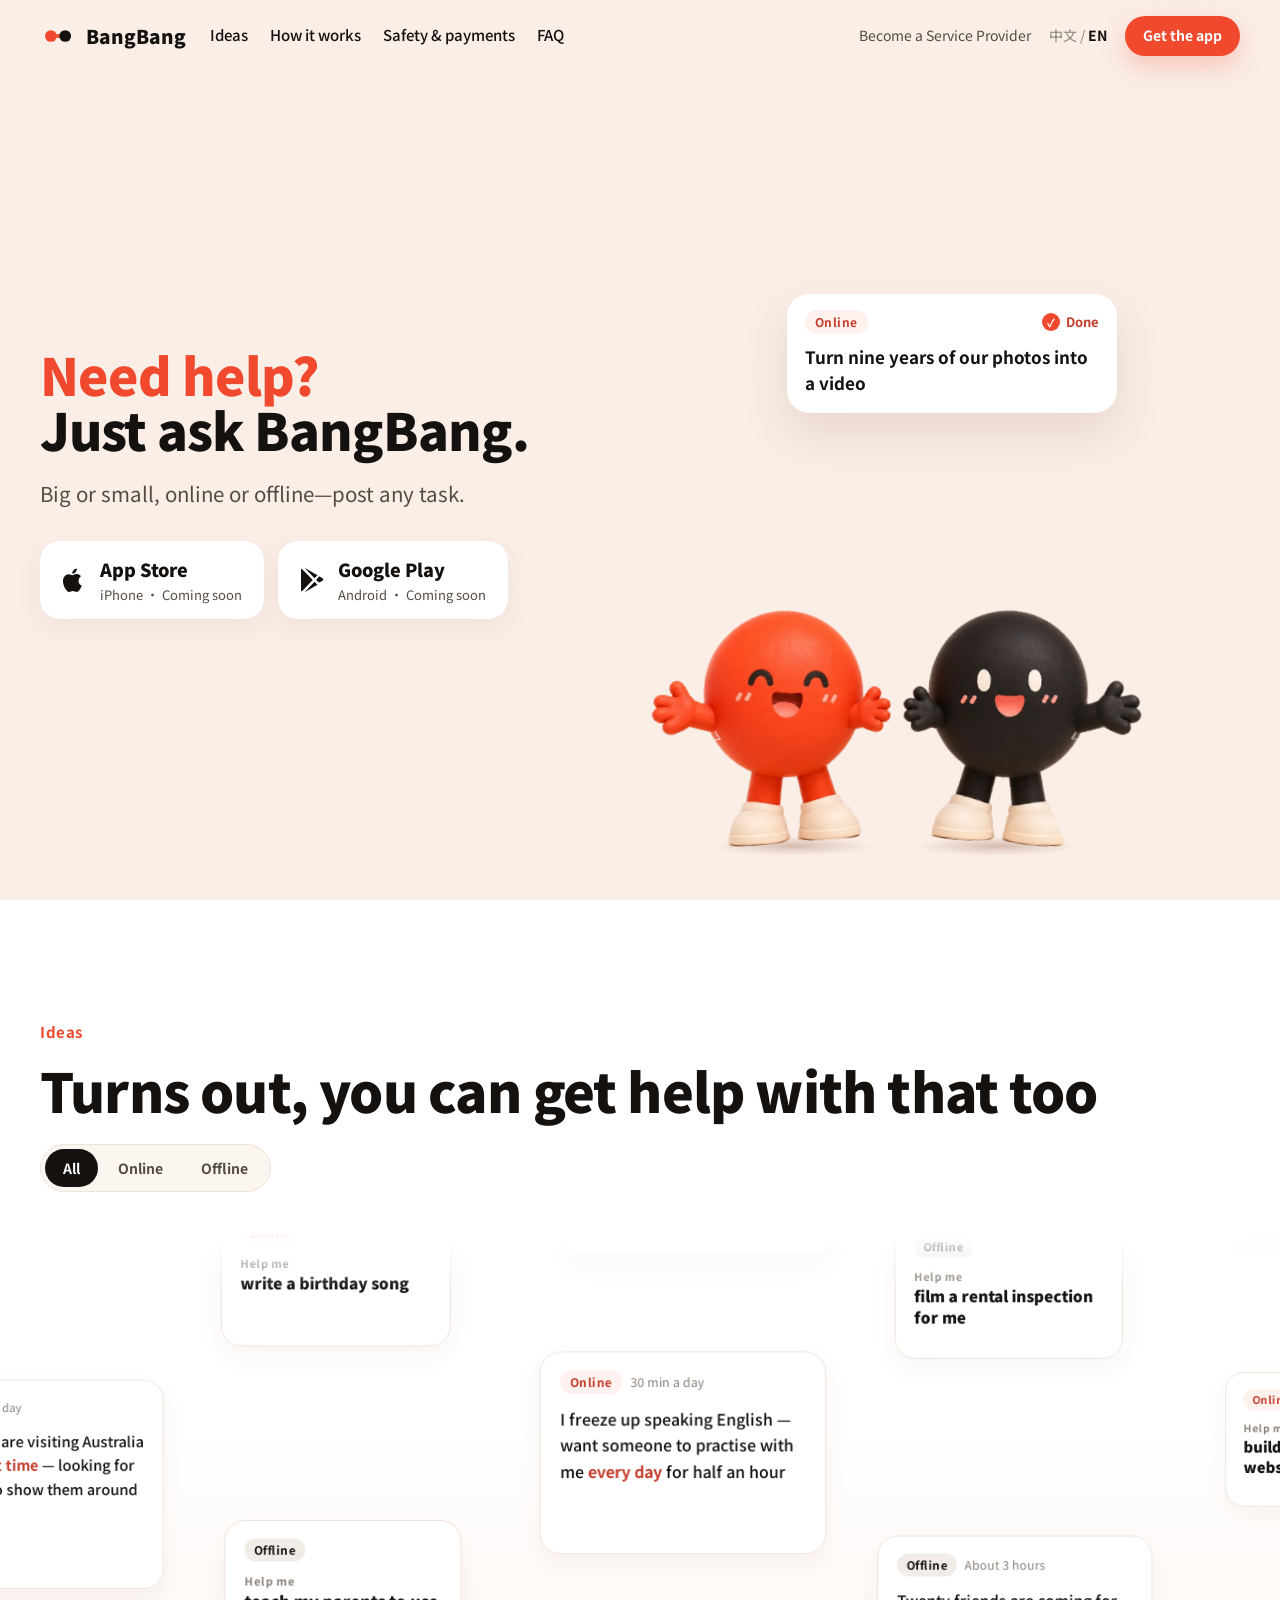
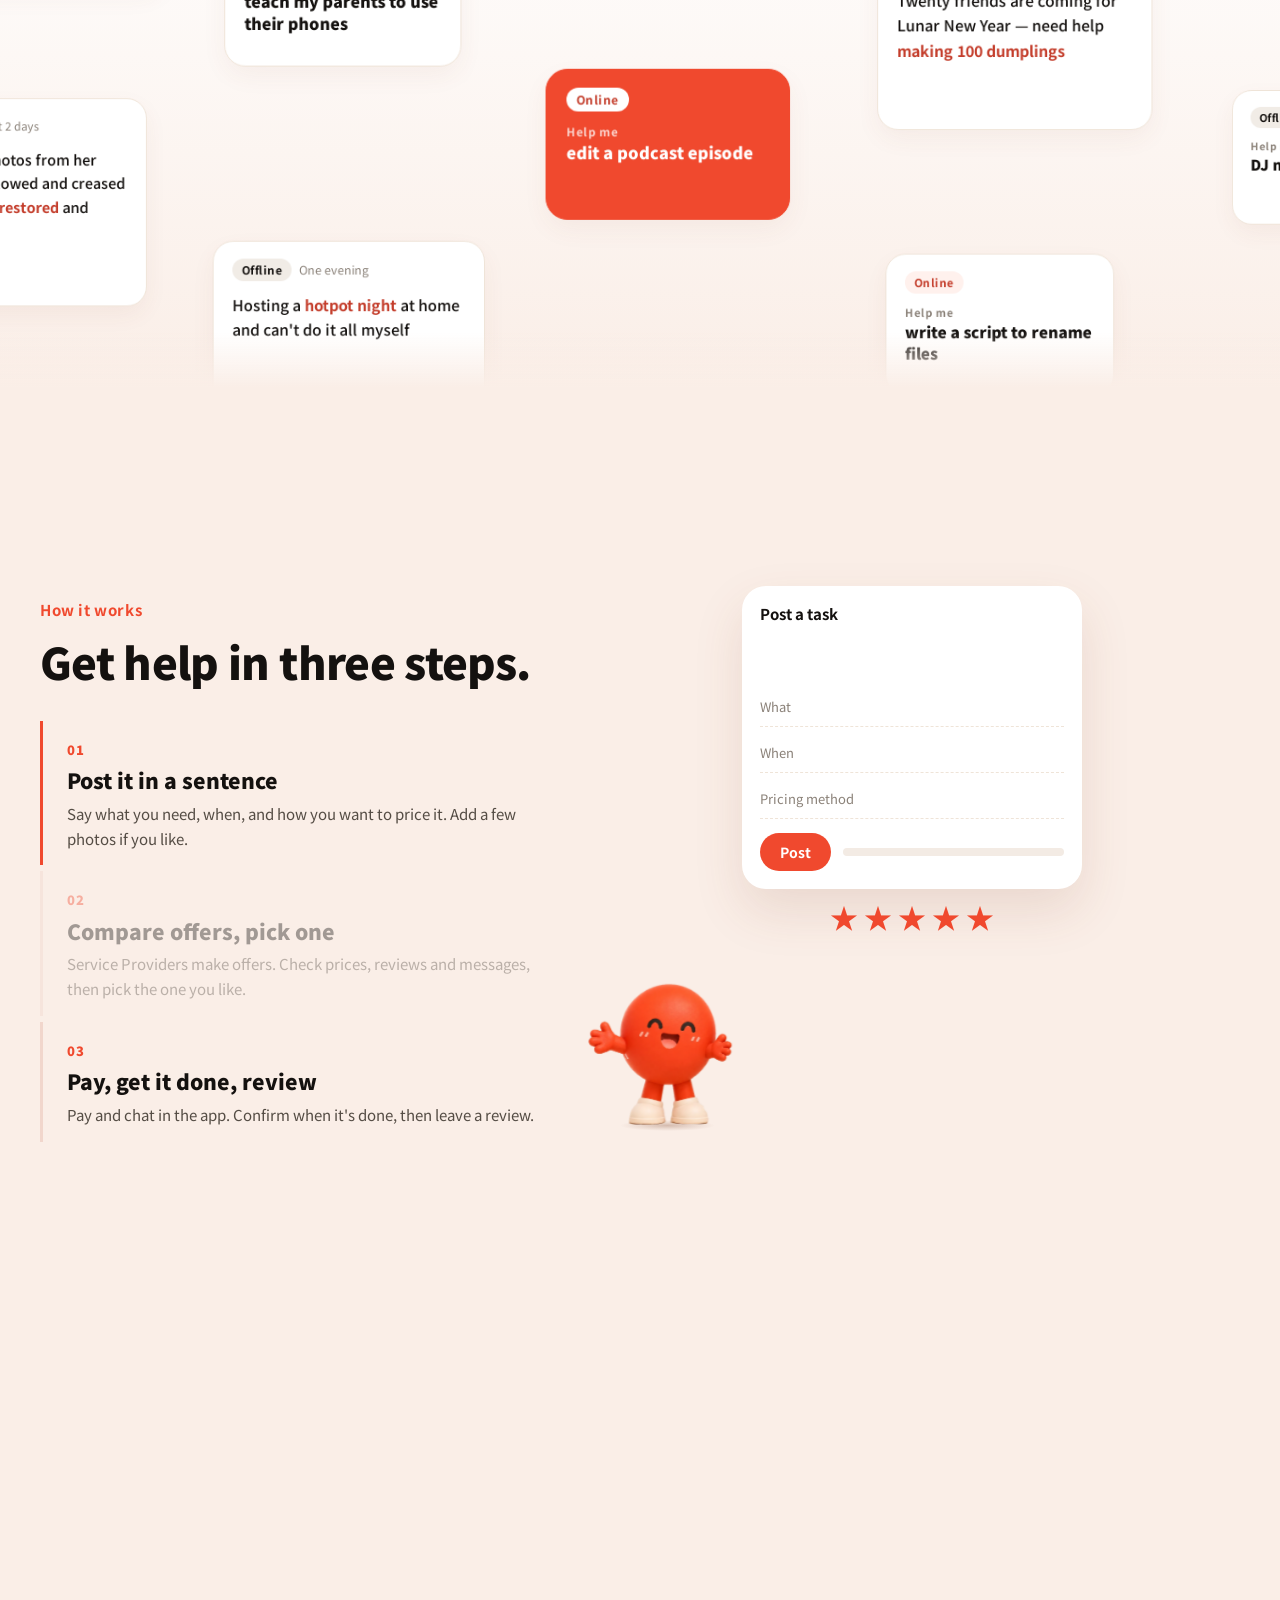
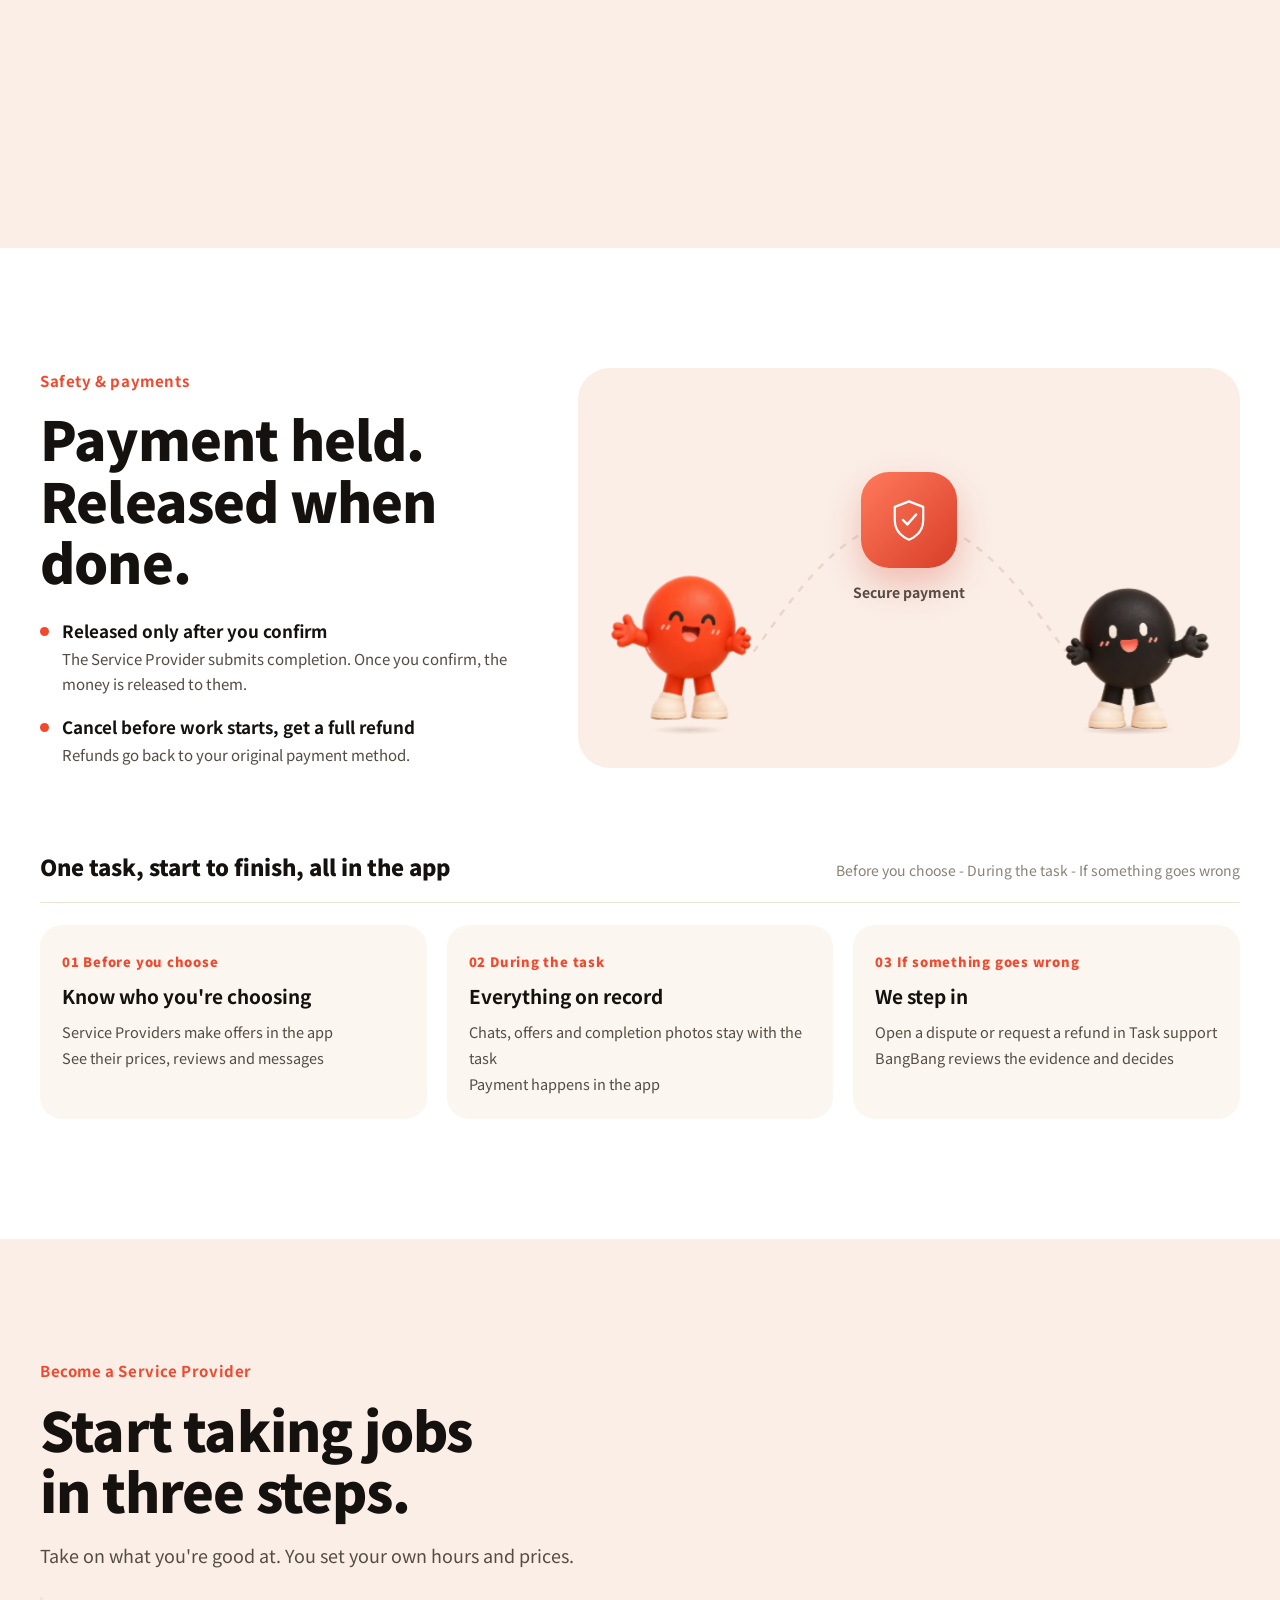
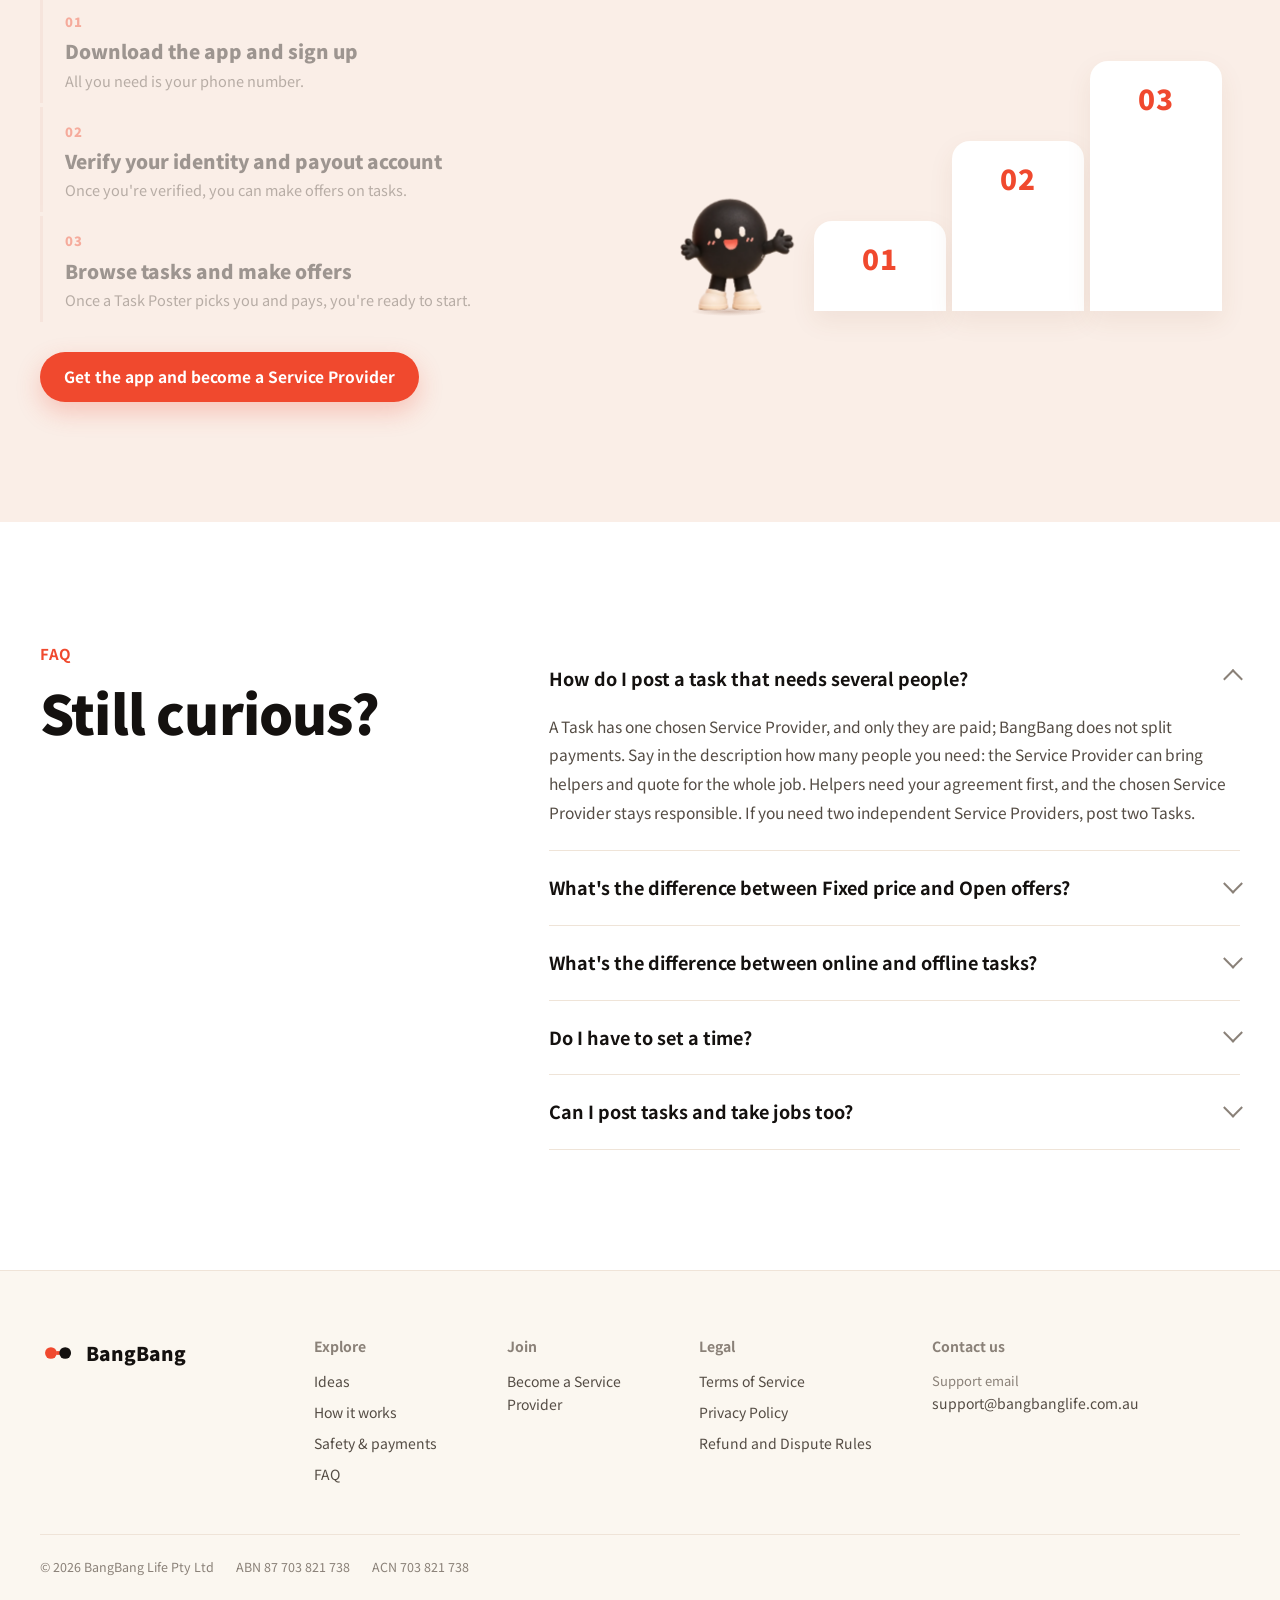
==== index.html @ aae598ee "Publish BangBang Life website (package a0c3399) Reviewed final site package bangbang-www-a0c3399.zip" ====
<!doctype html>
<html lang="zh-CN">
<head>
<meta charset="utf-8">
<meta name="viewport" content="width=device-width, initial-scale=1">
<title>万能帮帮｜值得信赖的澳洲华人互助任务平台</title>
<meta name="description" content="万能帮帮是值得信赖的华人互助与任务撮合平台。无论线上服务还是线下跑腿，让有需要的人快速发布及时任务、找到合适的帮手，也让有技能、有时间的人轻松接活赚钱。">
<meta name="theme-color" content="#faeee7">
<meta property="og:type" content="website">
<meta property="og:site_name" content="万能帮帮">
<meta property="og:title" content="万能帮帮｜值得信赖的澳洲华人互助任务平台">
<meta property="og:description" content="万能帮帮是值得信赖的华人互助与任务撮合平台。无论线上服务还是线下跑腿，让有需要的人快速发布及时任务、找到合适的帮手，也让有技能、有时间的人轻松接活赚钱。">
<meta property="og:url" content="https://www.bangbanglife.com.au/zh/">
<meta property="og:locale" content="zh_CN">
<link rel="icon" href="/brand/BangBangAppIcon.svg" type="image/svg+xml">
<link rel="alternate" hreflang="zh-CN" href="https://www.bangbanglife.com.au/zh/">
<link rel="alternate" hreflang="en" href="https://www.bangbanglife.com.au/en/">
<link rel="alternate" hreflang="x-default" href="https://www.bangbanglife.com.au/">
<script type="application/ld+json">{"@context":"https://schema.org","@graph":[{"@type":"WebSite","name":"万能帮帮","alternateName":"BangBang","url":"https://www.bangbanglife.com.au/"},{"@type":"Organization","name":"万能帮帮","alternateName":"BangBang","legalName":"BangBang Life Pty Ltd","url":"https://www.bangbanglife.com.au/","logo":"https://www.bangbanglife.com.au/brand/BangBangAppIcon.svg","email":"support@bangbanglife.com.au","taxID":"87 703 821 738","description":"万能帮帮是值得信赖的华人互助与任务撮合平台。无论线上服务还是线下跑腿，让有需要的人快速发布及时任务、找到合适的帮手，也让有技能、有时间的人轻松接活赚钱。"}]}</script>
<script>(function(){var l=(navigator.languages&&navigator.languages.length?navigator.languages:[navigator.language||'']);for(var i=0;i<l.length;i++){var p=String(l[i]).toLowerCase().split('-')[0];if(p==='en'){location.replace("/en/");return;}if(p==='zh')return;}})();</script>
<link rel="preconnect" href="https://fonts.googleapis.com">
<link rel="preconnect" href="https://fonts.gstatic.com" crossorigin>
<link rel="stylesheet" href="https://fonts.googleapis.com/css2?family=Noto+Sans+SC:wght@400;500;700;900&display=swap">
<style>
/* 整页固定浅色：IP 原图的底色是暖米色，抠图边缘按这个底色做的。 */
:root{
  --ink:#14110f; --ink-2:#544c44; --ink-3:#8a8178;
  --white:#ffffff; --stage:#faeee7; --stage-2:#f4e1d6; --paper:#fbf7f0; --line:#efe4d8; --line-2:#f1d6cc;
  --coral:#f0492e; --coral-deep:#c43d2b; --coral-soft:#fff1ed;
  --night:#1a1614; --on-night:#f5efe8; --on-night-2:#a99d92;
  --f:"Noto Sans SC","PingFang SC","Hiragino Sans GB","Microsoft YaHei",system-ui,sans-serif;
  --nav-h:72px; --gut:clamp(16px,4vw,40px);
  color-scheme:light;
}
*{box-sizing:border-box}
html,body{overflow-x:clip}
body{margin:0;background:var(--white);color:var(--ink);font-family:var(--f);font-size:16px;line-height:1.65;-webkit-font-smoothing:antialiased}
img{display:block;max-width:100%}
a{color:inherit}
button{font-family:inherit}
:focus-visible{outline:2px solid var(--coral);outline-offset:3px;border-radius:8px}
.wrap{width:min(1200px,calc(100% - 2*var(--gut)));margin-inline:auto}
.sr{position:absolute;width:1px;height:1px;overflow:hidden;clip:rect(0 0 0 0);white-space:nowrap}
.eb{margin:0 0 14px;color:var(--coral);font-weight:700;font-size:15px;letter-spacing:.04em;display:flex;align-items:center;gap:12px;flex-wrap:wrap}
h2{margin:0;font-weight:900;font-size:clamp(32px,4.2vw,58px);line-height:1.14;letter-spacing:-.015em}
.lead{margin:18px 0 0;color:var(--ink-2);font-size:clamp(16px,1.4vw,18px);line-height:1.8;max-width:32em}
.ph-tag{display:inline-block;font-size:11.5px;font-weight:700;letter-spacing:.06em;padding:3px 9px;border-radius:99px;border:1px dashed var(--coral);color:var(--coral-deep);background:var(--white)}
.later{font-size:12px;font-weight:700;letter-spacing:.06em;padding:4px 10px;border-radius:99px;background:var(--paper);color:var(--ink-2);border:1px solid var(--line)}
.btn{display:inline-flex;align-items:center;justify-content:center;gap:10px;height:50px;padding:0 24px;border-radius:999px;font-weight:700;font-size:15.5px;white-space:nowrap;cursor:pointer;border:0;text-decoration:none;transition:transform .2s,box-shadow .2s,background .2s}
.btn small{font-weight:500;font-size:12px;opacity:.8}
.btn-sm{height:40px;padding:0 18px;font-size:14px}
.btn-coral{background:var(--coral);color:#fff;box-shadow:0 10px 24px rgba(240,73,46,.25)}
.btn-coral:hover{background:var(--coral-deep)}
.btn-line{background:transparent;border:1.5px solid var(--ink);color:var(--ink)}

/* ---------- 顶栏 ---------- */
.nav{position:fixed;inset:0 0 auto;z-index:60;height:var(--nav-h);display:flex;align-items:center;background:rgba(250,238,231,.86);backdrop-filter:saturate(1.3) blur(14px);-webkit-backdrop-filter:saturate(1.3) blur(14px);border-bottom:1px solid transparent;transition:background .3s,border-color .3s}
.nav.sc{background:rgba(255,255,255,.9);border-bottom-color:var(--line)}
.nav .wrap{display:flex;align-items:center;gap:30px}
.brand{display:flex;align-items:center;gap:10px;font-weight:900;font-size:19px;white-space:nowrap;text-decoration:none;color:var(--ink)}
.brand svg{width:36px;height:36px;flex:none}
.logo-a{fill:var(--coral)} .logo-b{fill:var(--ink)}
.links{display:flex;gap:26px;font-size:15px;font-weight:500}
.links a{text-decoration:none}
.links a:hover{color:var(--coral)}
.nav-right{margin-left:auto;display:flex;align-items:center;gap:18px;font-size:14px}
.nav-right .sm a{text-decoration:none;color:var(--ink-2);margin-left:16px}
.nav-right .sm a:hover{color:var(--coral)}
.lang{color:var(--ink-3);white-space:nowrap} .lang b{color:var(--ink)}
.lang a{color:inherit;text-decoration:none} .lang a:hover{color:var(--coral)}
.menu-btn{display:none;width:42px;height:42px;border-radius:50%;border:1px solid var(--line);background:var(--white);color:var(--ink);cursor:pointer;place-items:center}
.menu-btn svg{width:20px;height:20px}
.drawer{position:fixed;inset:var(--nav-h) 0 auto;z-index:59;background:var(--white);border-bottom:1px solid var(--line);display:none;flex-direction:column;padding:8px var(--gut) 18px}
.drawer.open{display:flex}
.drawer a{padding:13px 0;border-bottom:1px solid var(--line);text-decoration:none;font-weight:500}
@media (max-width:1020px){.links,.nav-right .sm,.lang{display:none}.menu-btn{display:grid}}

/* ---------- IP 角色（通用） ---------- */
.ip{position:absolute;width:var(--cw,200px);aspect-ratio:724/693;margin-bottom:calc(var(--cw,200px)*-.0166);user-select:none;-webkit-user-select:none;-webkit-tap-highlight-color:transparent}
.ip .mv,.ip .sq,.ip .br,.ip .ln,.ip .lk{position:absolute;inset:0;transform-origin:50% 98%}
.ip img{position:absolute;inset:0;width:100%;height:100%;pointer-events:none;-webkit-user-drag:none}
.ip .sh{position:absolute;bottom:-3.2%;height:8%;width:62%;border-radius:50%;background:radial-gradient(closest-side,rgba(128,72,44,.30),rgba(128,72,44,.12) 55%,rgba(128,72,44,0));transform-origin:50% 50%}
.ip-red .sh{left:24%} .ip-black .sh{left:13%}
.ip .lid{position:absolute;border-radius:50%;transform:scaleY(0);transform-origin:50% 0;pointer-events:none}
.ip .lid.l{left:30.9%;top:27.7%;width:6.6%;height:10.2%;background:linear-gradient(#352d2a,#2a2320)}
.ip .lid.r{left:50.8%;top:26.2%;width:6.6%;height:10.2%;background:linear-gradient(#4a403e,#342c28)}
.ip.click{cursor:pointer}

/* 气泡 */
.bub{position:absolute;z-index:6;background:#fff;color:var(--ink);border-radius:20px;padding:12px 18px;font-weight:700;font-size:17px;line-height:1.45;box-shadow:0 14px 34px rgba(128,72,44,.13);white-space:nowrap;transform-origin:0 100%}
.bub::after{content:"";position:absolute;bottom:-7px;width:16px;height:16px;background:#fff;border-radius:3px;transform:rotate(45deg)}

/* 击掌的小火花 */
.burst{position:absolute;z-index:7;width:0;height:0;pointer-events:none;opacity:0}
.burst i{position:absolute;left:-2px;top:-15px;width:4px;height:12px;border-radius:3px;background:var(--coral);transform-origin:2px 15px}
.burst i:nth-child(2n){background:var(--ink)}
.burst i:nth-child(1){transform:rotate(0deg) translateY(-26px)} .burst i:nth-child(2){transform:rotate(45deg) translateY(-26px)}
.burst i:nth-child(3){transform:rotate(90deg) translateY(-26px)} .burst i:nth-child(4){transform:rotate(135deg) translateY(-26px)}
.burst i:nth-child(5){transform:rotate(180deg) translateY(-26px)} .burst i:nth-child(6){transform:rotate(225deg) translateY(-26px)}
.burst i:nth-child(7){transform:rotate(270deg) translateY(-26px)} .burst i:nth-child(8){transform:rotate(315deg) translateY(-26px)}

.tag{display:inline-flex;align-items:center;height:24px;padding:0 10px;border-radius:99px;font-size:12px;font-weight:700;letter-spacing:.04em;white-space:nowrap}
.tag.on{background:var(--coral-soft);color:var(--coral-deep)}
.tag.off{background:#f1ece6;color:var(--ink)}
.tag.you{background:var(--ink);color:#fff}

/* ---------- 首屏 ---------- */
.hero{position:relative;background:var(--stage);padding-top:var(--nav-h);overflow:hidden}
.hero-grid{display:grid;grid-template-columns:minmax(0,1fr) minmax(0,1.1fr);gap:24px;align-items:end;min-height:min(880px,calc(100svh - var(--nav-h)))}
.hero-copy{align-self:center;padding:40px 0 70px}
.hero h1{margin:24px 0 0;font-weight:900;font-size:clamp(44px,5.8vw,86px);line-height:1.08;letter-spacing:-.02em;color:var(--coral)}
.hero h1 .ln{display:block}
.hero h1 .ln + .ln{color:var(--ink)}
.hero-sub{margin:20px 0 0;font-size:clamp(17px,1.6vw,21px);color:var(--ink-2)}
.dlbox{display:flex;gap:14px;margin-top:30px;flex-wrap:wrap}
.dl-item{display:flex;gap:12px;align-items:center;background:#fff;border-radius:20px;padding:14px 22px 14px 18px;box-shadow:0 8px 24px rgba(128,72,44,.07)}
.dl-item .st-ic{flex:none;width:30px;height:30px;color:var(--ink)}
.dl-item b{display:block;font-size:18px;font-weight:900;white-space:nowrap}
.dl-item span{display:block;font-size:13px;color:var(--ink-2);line-height:1.6;white-space:nowrap}
.dl-btns{display:none;gap:10px;margin-top:22px;flex-wrap:wrap}

.stage{position:relative;height:640px;--cw:clamp(190px,20vw,292px);--floor:56px;margin-right:calc((min(1200px,100vw - 2*var(--gut)) - 100vw) / 2)}
.stage .ip{bottom:var(--floor)}
#hRed{left:0} #hBlk{right:max(16px,calc((100vw - min(1200px,100vw - 2*var(--gut))) / 2 - 40px))}
#bub{left:24%;bottom:calc(100% - 1%);min-width:120px}
#bub::after{left:28px}
.bub .caret{display:inline-block;width:2px;height:1.05em;margin-left:2px;vertical-align:-3px;background:var(--coral);animation:blink 1s steps(2) infinite}
@keyframes blink{50%{opacity:0}}
#bub2{right:30%;bottom:calc(100% - 1%);transform-origin:100% 100%}
#bub2::after{right:30px}
.hcard{position:absolute;z-index:5;left:50%;top:34px;width:min(330px,86%);margin-left:calc(min(330px,86%) / -2);background:#fff;border-radius:22px;padding:16px 18px 18px;box-shadow:0 20px 46px rgba(128,72,44,.14)}
.hc-top{display:flex;align-items:center;justify-content:space-between;gap:10px}
.hc-top small{font-size:12px;color:var(--ink-3);font-weight:500}
.hcard p{margin:10px 0 0;font-weight:700;font-size:17px;line-height:1.5}
.st{display:inline-flex;align-items:center;gap:6px;font-size:13px;font-weight:700;color:var(--ink-3);white-space:nowrap}
.st .dots{display:inline-flex;gap:3px;margin-left:2px}
.st .dots i{display:block;width:4px;height:4px;border-radius:50%;background:currentColor;animation:dot 1.2s infinite}
.st .dots i:nth-child(2){animation-delay:.2s} .st .dots i:nth-child(3){animation-delay:.4s}
@keyframes dot{0%,80%,100%{opacity:.25}40%{opacity:1}}
.st.got{color:var(--ink)}
.st.done{color:var(--coral-deep)}
.st .ok{display:none;width:18px;height:18px;border-radius:50%;background:var(--coral);color:#fff;place-items:center;font-size:11px}
.st.done .ok{display:inline-grid}
.st.done .dots,.st.got .dots{display:none}

/* ---------- 灵感墙：任务墙，按住可以拖（同 v3），黑球跟着选中的那张卡 ---------- */
.ex{padding:120px 0 0;background:var(--white)}
.ex-head{display:flex;justify-content:space-between;align-items:flex-end;gap:24px;flex-wrap:wrap}
.seg{display:inline-flex;background:var(--paper);border:1px solid var(--line);border-radius:99px;padding:4px;gap:2px}
.seg button{height:38px;padding:0 18px;border-radius:99px;border:0;background:transparent;font-weight:700;font-size:14px;color:var(--ink-2);cursor:pointer}
.seg button.on{background:var(--ink);color:#fff}
.wall{position:relative;margin-top:40px;height:clamp(600px,84vh,780px);overflow:hidden;overflow:clip;cursor:grab;touch-action:pan-y;user-select:none;-webkit-user-select:none;background:linear-gradient(180deg,var(--white) 0%,var(--white) 25%,var(--stage) 100%)}
.wall.grab{cursor:grabbing}
.wall::before,.wall::after{content:"";position:absolute;left:0;right:0;height:56px;z-index:20;pointer-events:none}
.wall::before{top:0;background:linear-gradient(180deg,var(--white),rgba(255,255,255,0))}
.wall::after{bottom:0;background:linear-gradient(0deg,var(--stage),rgba(250,238,231,0))}
.gi{position:absolute;left:0;top:0;z-index:1;will-change:transform}
.gi.sel{z-index:5}
.xc{position:relative;z-index:2;width:290px;display:flex;flex-direction:column;gap:12px;text-align:left;padding:18px 20px 14px;border-radius:22px;border:1.5px solid var(--line);background:#fff;color:var(--ink);cursor:pointer;font:inherit;box-shadow:0 10px 26px rgba(128,72,44,.06);transition:border-color .25s,box-shadow .25s,opacity .45s,filter .45s}
.xc:hover{border-color:var(--line-2);box-shadow:0 18px 38px rgba(128,72,44,.12)}
.gi.sel .xc{border-color:var(--coral);box-shadow:0 18px 38px rgba(240,73,46,.16)}
.wall.grab .xc{cursor:grabbing}
.xc-top{display:flex;align-items:center;justify-content:space-between;gap:8px}
.xc .mt{font-size:12.5px;color:var(--ink-3);white-space:nowrap}
.xc .q{flex:1;font-size:16px;line-height:1.65;font-weight:500}
.xc .q b{color:var(--coral-deep);font-weight:700}
.xc .res{position:relative;display:block;height:44px;border-top:1px dashed var(--line);font-size:13.5px}
.xc .res > span{position:absolute;inset:10px 0 0;display:flex;align-items:center;gap:7px;white-space:nowrap;overflow:hidden;transition:opacity .3s,transform .3s}
.xc .r0{color:var(--ink-3)}
.xc .r1{opacity:0;transform:translateY(8px);color:var(--ink-2)}
.xc .r1 b{color:var(--coral-deep)}
.xc .got{font-style:normal;font-weight:700;font-size:12px;color:var(--coral-deep);background:var(--coral-soft);padding:2px 8px;border-radius:99px;white-space:nowrap}
.xc .r1 .got{margin-left:auto}
.gi.sel .r0{opacity:0;transform:translateY(-8px)}
.gi.sel .r1{opacity:1;transform:none}
.xc.sh{width:246px;min-height:152px}
.xc.sh .t{flex:1;font-size:18px;font-weight:900;line-height:1.4}
.xc.sh .t small{display:block;margin-bottom:2px;font-size:11.5px;letter-spacing:.12em;color:var(--ink-3);font-weight:700}
.xc.sh .got{opacity:0;transform:translateY(6px);transition:opacity .3s,transform .3s}
.gi.sel .xc.sh .got{opacity:1;transform:none}
.xc.k1{background:var(--ink);border-color:var(--ink);color:#fff} .xc.k1 .t small{color:var(--on-night-2)} .xc.k1 .tag.off{background:#3a322d;color:#fff}
.xc.k2{background:var(--coral);border-color:var(--coral);color:#fff} .xc.k2 .t small{color:rgba(255,255,255,.78)} .xc.k2 .tag,.xc.k2 .got{background:#fff;color:var(--coral-deep)}
.gi.sel .xc.k1,.gi.sel .xc.k2{border-color:var(--coral-deep)}
.wall.f-on .gi[data-on="0"] .xc,.wall.f-off .gi[data-on="1"] .xc{opacity:.14;filter:grayscale(1);pointer-events:none}
.peek{z-index:1;--cw:138px;pointer-events:none}
.peek .sh{display:none}

/* ---------- 怎么用 ---------- */
.how{background:var(--stage)}
.how-in{display:grid;grid-template-columns:minmax(0,.86fr) minmax(0,1.14fr);gap:48px;align-items:center;min-height:100svh;padding:calc(var(--nav-h) + 16px) 0 24px}
.how h2{font-size:clamp(32px,3.4vw,50px);white-space:nowrap}
.steps{margin-top:34px;display:grid;gap:6px}
.hs{position:relative;padding:14px 0 14px 24px;border-left:3px solid var(--line-2);opacity:.38;transition:opacity .35s,border-color .35s}
.hs.on{opacity:1;border-left-color:var(--coral)}
.hs .no{font-size:13px;font-weight:900;color:var(--coral);letter-spacing:.08em}
.hs h3{margin:2px 0 4px;font-size:21px;font-weight:900}
.hs p{margin:0;color:var(--ink-2);font-size:15px}
.hstage{position:relative;height:min(580px,calc(100svh - var(--nav-h) - 60px));min-height:470px;--cw:clamp(118px,12vw,168px);--floor:36px}
.hstage .ip{bottom:var(--floor)}
#sRed{left:0}
#sB1{right:calc(var(--cw)*1.62)} #sB2{right:calc(var(--cw)*.82)} #sB3{right:0}
.tcard{position:absolute;z-index:5;left:50%;top:6px;width:min(340px,92%);transform:translateX(-50%);background:#fff;border-radius:24px;padding:16px 18px 18px;box-shadow:0 22px 50px rgba(128,72,44,.13)}
.tc-h{display:flex;align-items:center;justify-content:space-between;gap:10px;margin-bottom:8px}
.tc-h b{font-size:15px}
.chips{position:relative;height:26px;min-width:118px}
.chips .tag{position:absolute;right:0;top:1px;opacity:0}
.chips .tag:first-child{opacity:1}
.tc-row{display:flex;align-items:baseline;gap:12px;padding:9px 0;border-bottom:1px dashed var(--line);font-size:14.5px}
.tc-row span{flex:none;width:64px;color:var(--ink-3);font-size:13px}
.tc-row b{min-height:1.5em;font-weight:700}
.tc-go{display:flex;align-items:center;gap:12px;margin-top:14px}
.tc-btn{flex:none;height:38px;padding:0 20px;border-radius:99px;background:var(--coral);color:#fff;font-weight:700;font-size:14px;display:grid;place-items:center}
.tc-bar{flex:1;height:8px;border-radius:99px;background:#f3ebe4;overflow:hidden}
.tc-bar i{display:block;height:100%;width:100%;border-radius:inherit;background:var(--coral);transform:scaleX(0);transform-origin:0 50%}
.stars{position:absolute;z-index:6;left:50%;transform:translateX(-50%);display:flex;gap:6px;color:var(--coral);font-size:28px;line-height:1}
.stars span{display:inline-block;opacity:0}
.qb{position:absolute;z-index:6;padding:8px 12px;font-size:14px;border-radius:14px;transform-origin:50% 100%}
.qb::after{left:calc(50% - 7px);width:14px;height:14px;bottom:-6px}
.qb .qs::before{content:" · "}
.qb .pick{position:absolute;inset:0;display:grid;place-items:center;border-radius:inherit;background:var(--coral);color:#fff;opacity:0}
.hstage .burst{left:0;top:0}

/* ---------- 安全与付款 ---------- */
.safe{padding:120px 0;background:var(--white)}
.safe-grid{display:grid;grid-template-columns:minmax(0,.85fr) minmax(0,1.15fr);gap:48px;align-items:center}
.dots{list-style:none;margin:26px 0 0;padding:0;display:grid;gap:16px}
.dots li{display:grid;gap:2px;padding-left:22px;position:relative}
.dots li::before{content:"";position:absolute;left:0;top:10px;width:9px;height:9px;border-radius:50%;background:var(--coral)}
.dots b{font-size:17px}
.dots span{color:var(--ink-2);font-size:15px}
.pstage{position:relative;height:400px;border-radius:32px;background:var(--stage);--cw:clamp(118px,12vw,156px);--floor:40px;overflow:hidden}
.pstage .ip{bottom:var(--floor)}
#pRed{left:4%} #pBlk{right:4%}
.pstage svg{position:absolute;inset:0;width:100%;height:100%;overflow:visible}
.plat{position:absolute;z-index:3;left:50%;top:38%;width:96px;height:96px;margin:-48px 0 0 -48px;border-radius:28px;background:linear-gradient(135deg,#ff7a5c,#d83e27);display:grid;place-items:center;box-shadow:0 16px 34px rgba(216,62,39,.28)}
.plat svg{position:static;width:46px;height:46px}
.plat-l{position:absolute;z-index:3;left:50%;top:calc(38% + 58px);transform:translateX(-50%);text-align:center;white-space:nowrap}
.plat-l b{display:block;font-size:15px}
.plat-l span{font-size:14px;font-weight:700;color:var(--ink-2)}
.coin{position:absolute;z-index:4;left:0;top:0;width:34px;height:34px;margin:-17px 0 0 -17px;border-radius:50%;background:var(--coral);border:3px solid #fff;color:#fff;font-weight:900;font-size:15px;display:grid;place-items:center;box-shadow:0 6px 14px rgba(216,62,39,.3);opacity:0}
.plb{position:absolute;z-index:4;font-size:14px;font-weight:700;color:var(--coral-deep);background:#fff;padding:5px 12px;border-radius:99px;box-shadow:0 6px 16px rgba(128,72,44,.1);white-space:nowrap;opacity:0}
#plb1{left:6%;top:12%} #plb2{right:6%;top:12%}
.whole{margin-top:80px}
.whole-h{display:flex;justify-content:space-between;align-items:baseline;gap:16px;flex-wrap:wrap;padding-bottom:18px;border-bottom:1px solid var(--line)}
.whole-h h3{margin:0;font-size:22px;font-weight:900}
.whole-h span{color:var(--ink-3);font-size:14px}
.whole-3{display:grid;grid-template-columns:repeat(3,minmax(0,1fr));gap:20px;margin-top:22px}
.whole-3 > div{padding:22px;border-radius:22px;background:var(--paper)}
.whole-3 .k{font-size:13px;font-weight:900;color:var(--coral);letter-spacing:.06em}
.whole-3 h4{margin:6px 0 8px;font-size:19px}
.whole-3 p{margin:0;color:var(--ink-2);font-size:14.5px;line-height:1.8}

/* ---------- 成为服务者（B 版「三步开始接活」：三级台阶，用户 11-13 选定） ---------- */
.provider{padding:120px 0;background:var(--stage);overflow:hidden}
.pv-grid{display:grid;grid-template-columns:minmax(0,1fr) minmax(0,1fr);gap:48px;align-items:center}
.bsteps{margin:26px 0 30px;display:grid;gap:4px}
.bs{padding:10px 0 10px 22px;border-left:3px solid var(--line-2);opacity:.4;transition:opacity .35s,border-color .35s}
.bs.on{opacity:1;border-left-color:var(--coral)}
.bs .no{font-size:13px;font-weight:900;color:var(--coral);letter-spacing:.08em}
.bs h3{margin:2px 0;font-size:19px;font-weight:900}
.bs p{margin:0;color:var(--ink-2);font-size:14.5px}
.bstage{position:relative;height:460px;--cw:clamp(96px,9.5vw,124px)}
.bk{position:absolute;bottom:0;width:calc(24% - 6px);border-radius:18px 18px 0 0;background:#fff;box-shadow:0 10px 26px rgba(128,72,44,.08);display:flex;justify-content:center;padding-top:14px;transition:background .35s}
.bk span{font-size:28px;font-weight:900;color:var(--coral);letter-spacing:.04em;transition:color .35s}
.bk.done{background:var(--coral)} .bk.done span{color:#fff}
#bk1{left:26%;height:90px} #bk2{left:50%;height:170px} #bk3{left:74%;height:250px}
.bstage .ip{left:2%;bottom:0}
#bBub{opacity:0;visibility:hidden;right:20%;bottom:99%;transform-origin:100% 100%} #bBub::after{right:26px}
.bnote{position:absolute;z-index:5;left:0;top:24px;width:min(320px,60%);display:flex;align-items:center;gap:10px;padding:14px 12px 14px 16px;border-radius:18px;background:#fff;box-shadow:0 18px 40px rgba(128,72,44,.14);opacity:0;visibility:hidden}
.bnote b{flex:1;min-width:0;font-size:15.5px;white-space:nowrap;overflow:hidden;text-overflow:ellipsis}
.fq{flex:none;height:32px;padding:0 14px;border-radius:99px;background:var(--coral);color:#fff;font-weight:700;font-size:13px;display:grid;place-items:center}

/* ---------- 常见问题 ---------- */
.faq{padding:120px 0;background:var(--white)}
.faq-grid{display:grid;grid-template-columns:minmax(0,.8fr) minmax(0,1.2fr);gap:48px;align-items:start}
details{border-bottom:1px solid var(--line);padding:4px 0}
summary{cursor:pointer;list-style:none;display:flex;align-items:center;justify-content:space-between;gap:16px;padding:18px 0;font-size:18px;font-weight:700}
summary::-webkit-details-marker{display:none}
summary::after{content:"";flex:none;width:12px;height:12px;border-right:2.5px solid var(--ink-3);border-bottom:2.5px solid var(--ink-3);transform:rotate(45deg) translate(-3px,-3px);transition:transform .3s}
details[open] summary::after{transform:rotate(225deg)}
details p{margin:0 0 20px;color:var(--ink-2);font-size:15.5px;line-height:1.85}

/* ---------- 页脚 ---------- */
footer{background:var(--paper);color:var(--ink);padding:64px 0 40px;border-top:1px solid var(--line)}
.f-grid{display:grid;grid-template-columns:1.2fr .8fr .8fr 1fr 1.5fr;gap:28px}
footer .brand{color:var(--ink)}
.f-brand p{margin:14px 0 0;color:var(--ink-3);font-size:14px}
footer h4{margin:0 0 12px;font-size:14px;color:var(--ink-3);font-weight:700}
footer ul{list-style:none;margin:0;padding:0;display:grid;gap:8px;font-size:14px}
footer a{text-decoration:none}
footer a{color:var(--ink-2)}
footer a:hover{color:var(--coral-deep);text-decoration:underline}
.f-legal span{white-space:nowrap}
.f-k{display:block;color:var(--ink-3);font-size:13px}
.mail{display:block;white-space:nowrap}
.f-legal{display:flex;justify-content:flex-start;gap:6px 22px;flex-wrap:wrap;margin-top:48px;padding-top:22px;border-top:1px solid var(--line);font-size:12.5px;color:var(--ink-3)}

/* ---------- 手机 ---------- */
@media (max-width:900px){
  .hero-grid{grid-template-columns:1fr;gap:0;min-height:0}
  .hero-copy{padding:26px 0 0}
  .dlbox{display:none}
  .dl-btns{display:flex}
  .dl-btns .btn{flex:1 1 0;height:46px;padding:0 12px;font-size:14.5px}
  .stage{height:440px;--cw:clamp(128px,38vw,170px);--floor:36px}
  .bub{font-size:15px;padding:10px 14px}
  #bub{left:14%;white-space:normal;width:max-content;max-width:min(300px,calc(100vw - 2*var(--gut) - 24px))}
  .hcard{top:8px}
  .ex{padding:84px 0 0}
  .wall{margin-top:30px;height:clamp(520px,74vh,640px)}
  .xc{width:210px;padding:14px 14px 12px;border-radius:18px;gap:8px}
  .xc .q{font-size:14.5px;line-height:1.6}
  .xc .mt{display:none}
  .xc .res{height:40px;font-size:12.5px}
  .xc .r1 .got,.xc .r1 .a{display:none}
  .xc.sh{width:178px;min-height:126px}
  .xc.sh .t{font-size:16.5px}
  .peek{--cw:92px}
  .how-in{grid-template-columns:1fr;gap:10px;align-content:center;padding-top:calc(var(--nav-h) + 12px)}
  .how h2{font-size:30px}
  .steps{margin-top:12px;min-height:118px;position:relative}
  .hs{position:absolute;inset:0 0 auto;opacity:0;padding:8px 0 8px 18px}
  .hs.on{opacity:1}
  .hs h3{font-size:18px}
  .hs p{font-size:14px}
  .hstage{height:410px;min-height:0;--cw:clamp(76px,22vw,100px);--floor:20px}
  .tcard{padding:12px 14px 14px;border-radius:20px}
  .tc-row{padding:6px 0;font-size:13.5px}
  .tc-row span{width:56px}
  .qb{font-size:12px;padding:5px 8px;line-height:1.3;text-align:center}
  .qb .qs{display:block;font-size:10.5px;font-weight:500}
  .qb .qs::before{content:none}
  .stars{font-size:22px}
  .safe,.provider,.faq{padding:84px 0}
  .safe-grid,.pv-grid,.faq-grid{grid-template-columns:1fr;gap:34px}
  .pstage{height:330px;--cw:clamp(96px,28vw,124px);border-radius:24px}
  .plat{width:76px;height:76px;margin:-38px 0 0 -38px;border-radius:22px;top:36%}
  .plat svg{width:36px;height:36px}
  .plat-l{top:calc(36% + 46px)}
  #plb1,#plb2{top:8%;font-size:12.5px}
  .whole-3{grid-template-columns:1fr}
  .bnote b{font-size:14.5px}
  .bstage{height:360px;--cw:clamp(76px,21vw,92px)}
  #bk1{height:50px} #bk2{height:100px} #bk3{height:150px}
  .bk{padding-top:8px;border-radius:14px 14px 0 0}
  .bk span{font-size:20px}
  .bnote{top:0;width:min(300px,78%)}
  .bs h3{font-size:17px}
  .bs{opacity:1}
  .f-grid{grid-template-columns:1fr 1fr}
  .f-brand,.f-contact{grid-column:1 / -1}
}
@media (max-width:420px){
  .dl-item{flex:1 1 100%}
}

/* 没有动画库或减少动态时：直接显示结果 */
.nog .hcard,.rm .hcard{opacity:1}
.nog .chips .tag:first-child,.rm .chips .tag:first-child{opacity:0}
.nog .chips .tag:last-child,.rm .chips .tag:last-child{opacity:1}
.nog .stars span,.rm .stars span{opacity:1}
.nog .coin,.rm .coin{display:none}
.nog .plb,.rm .plb{opacity:1}
.nog .bs,.rm .bs{opacity:1}
.nog .bnote,.rm .bnote{opacity:1;visibility:visible}
.nog .hs,.rm .hs{opacity:1}
@media (max-width:900px){.nog .hs,.rm .hs{position:static}}
.tag.blank{background:transparent}
/* 右下角回到首屏：滚过首屏后出现 */
footer{padding-bottom:104px}
.totop{position:fixed;right:max(20px,env(safe-area-inset-right));bottom:max(20px,env(safe-area-inset-bottom));z-index:55;width:52px;height:52px;border-radius:50%;border:0;background:var(--ink);color:#fff;display:grid;place-items:center;cursor:pointer;box-shadow:0 12px 28px rgba(20,17,15,.22);opacity:0;visibility:hidden;transform:translateY(12px);transition:opacity .25s,transform .25s,visibility .25s,background .2s}
.totop.show{opacity:1;visibility:visible;transform:none}
.totop:hover{background:var(--coral)}
.totop:focus-visible{outline:3px solid var(--coral);outline-offset:3px}
.totop svg{width:22px;height:22px}
@media (max-width:900px){.totop{width:46px;height:46px;right:max(16px,env(safe-area-inset-right));bottom:max(16px,env(safe-area-inset-bottom))}}
.bnote b{white-space:nowrap;overflow:hidden;text-overflow:ellipsis}
@media (min-width:901px){.bnote{top:-32px}}
@media (min-width:1024px){.bnote{top:-48px}.bnote b{white-space:normal;line-height:1.35}}
@media (max-width:900px){.bnote{top:0}}
@media (min-width:701px) and (max-width:900px){.bnote b{white-space:normal;line-height:1.35}}
@media (max-width:700px){.bstage{height:390px}.bnote b{white-space:normal;line-height:1.35}}
@media (min-width:901px) and (max-width:1023px){.bstage{height:510px}.bnote b{white-space:normal;line-height:1.35}}
@media (max-width:380px){
  .nav .wrap{gap:10px}
  .nav-right{gap:8px}
  .brand{gap:8px;font-size:17px}
  .brand svg{width:30px;height:30px}
  .nav .btn-sm{padding:0 12px;font-size:13.5px}
  .menu-btn{width:38px;height:38px}
}
</style>
</head>
<body>
<header class="nav" id="nav">
  <div class="wrap">
    <a class="brand" href="#top" aria-label="万能帮帮首页"><svg viewBox="0 0 100 100" aria-hidden="true"><rect class="logo-a" x="45" y="44.8" width="10.3" height="10.4"/><circle class="logo-a" cx="30.3" cy="50" r="16.3"/><circle class="logo-b" cx="70" cy="50" r="16.3"/></svg>万能帮帮</a>
    <nav class="links" aria-label="主导航"><a href="#world">灵感墙</a><a href="#how">怎么用</a><a href="#safety">安全与付款</a><a href="#faq">常见问题</a></nav>
    <div class="nav-right">
      <span class="sm"><a href="#provider">成为服务者</a></span>
      <span class="lang"><b>中文</b> / <a href="/en/" lang="en">EN</a></span>
      <a class="btn btn-sm btn-coral" href="#top">下载 App</a>
      <button class="menu-btn" id="menuBtn" type="button" aria-label="打开菜单" aria-expanded="false"><svg viewBox="0 0 24 24" aria-hidden="true"><path d="M4 7h16M4 12h16M4 17h16" stroke="currentColor" stroke-width="2" stroke-linecap="round"/></svg></button>
    </div>
  </div>
</header>
<nav class="drawer" id="drawer" aria-label="菜单"><a href="#world">灵感墙</a><a href="#how">怎么用</a><a href="#safety">安全与付款</a><a href="#faq">常见问题</a><a href="#provider">成为服务者</a><a href="#top">下载 App</a><a href="/en/" lang="en">English</a></nav>

<section class="hero" id="top">
  <div class="wrap hero-grid">
    <div class="hero-copy">
      <h1><span class="ln">找人帮忙</span><span class="ln">就上万能帮帮</span></h1>
      <p class="hero-sub">大事小事，线上线下，都能发。</p>
      <div class="dlbox">
        <div class="dl-item"><svg class="st-ic" viewBox="0 0 24 24" aria-hidden="true"><path d="M16.4 12.6c0-2.4 2-3.5 2-3.6-1.1-1.6-2.8-1.8-3.4-1.8-1.4-.1-2.8.9-3.5.9s-1.8-.8-3-.8C7 7.3 5.6 8.2 4.8 9.6c-1.7 2.9-.4 7.2 1.2 9.5.8 1.1 1.7 2.4 2.9 2.4 1.2 0 1.6-.8 3-.8s1.8.8 3 .7c1.3 0 2.1-1.1 2.8-2.3.9-1.3 1.3-2.6 1.3-2.7-.1 0-2.6-1-2.6-3.8zM14.1 5.6c.6-.8 1.1-1.8 1-2.9-.9 0-2.1.6-2.7 1.4-.6.7-1.1 1.8-1 2.8 1 .1 2.1-.5 2.7-1.3z" fill="currentColor"/></svg><div><b>App Store</b><span>iPhone · 即将上线</span></div></div>
        <div class="dl-item"><svg class="st-ic" viewBox="0 0 24 24" aria-hidden="true"><path d="M4.6 2.9 13.4 12l-8.8 9.1c-.4-.2-.6-.6-.6-1.1V4c0-.5.2-.9.6-1.1zM14.8 13.4l2.4 2.4-10.4 6 8-8.4zM17.2 8.2l-2.4 2.4-8-8.4 10.4 6zM18.6 9l2.6 1.5c.8.5.8 1.6 0 2.1L18.6 14l-2.6-2 2.6-3z" fill="currentColor"/></svg><div><b>Google Play</b><span>安卓手机 · 即将上线</span></div></div>
      </div>
      <div class="dl-btns"><a class="btn btn-coral" href="#top">App Store <small>即将上线</small></a><a class="btn btn-line" href="#top">Google Play <small>即将上线</small></a></div>
    </div>
    <div class="stage" id="stage">
      <p class="sr">示意动画：红球说出一件想找人帮的事，发出去以后，黑球跑过来说我来帮你，两个击掌，任务搞定。</p>
      <div class="hcard" id="hcard">
        <div class="hc-top"><span class="tag on" id="hcTag">线上</span><span class="st" id="hcSt"><span class="ok">✓</span><span id="hcStT">等人来帮</span><span class="dots"><i></i><i></i><i></i></span></span></div>
        <p id="hcT">帮我把恋爱九年的照片剪成视频</p>
      </div>
      <div data-ip="red" id="hRed" class="click">
        <div class="bub" id="bub">
          <span class="bub-auto"><span id="bubT">帮我把恋爱九年的照片剪成视频</span><i class="caret"></i></span>
        </div>
      </div>
      <div data-ip="black" id="hBlk" class="click">
        <div class="bub" id="bub2">我来帮你！</div>
      </div>
      <div class="burst" id="hBurst" aria-hidden="true"><i></i><i></i><i></i><i></i><i></i><i></i><i></i><i></i></div>
    </div>
  </div>
</section>

<section class="ex" id="world">
  <div class="wrap">
    <div class="ex-head">
      <div>
        <p class="eb">灵感墙</p>
        <h2>原来，这也可以找人帮</h2>
      </div>
      <div class="seg" role="group" aria-label="筛选"><button type="button" class="on" data-f="all">全部</button><button type="button" data-f="on">线上</button><button type="button" data-f="off">线下</button></div>
    </div>
  </div>
  <div class="wall" id="wall" role="group" aria-label="示例任务，按住可以拖动">
    <div id="wallLayer"></div>
  </div>
</section>

<section class="how" id="how">
  <div class="wrap how-in" id="howIn">
    <div>
      <p class="eb">怎么用</p>
      <h2>三步，找到人帮忙。</h2>
      <div class="steps">
        <div class="hs on"><span class="no">01</span><h3>一句话发出来</h3><p>写清要帮什么、什么时候、价格方式，加几张图也行。</p></div>
        <div class="hs"><span class="no">02</span><h3>看报价，选一个人</h3><p>服务者来报价，看看价格、评价和留言，选你满意的那位。</p></div>
        <div class="hs"><span class="no">03</span><h3>付款，完成，评价</h3><p>在平台里付款和聊天，完工后确认，再给对方一个评价。</p></div>
      </div>
    </div>
    <div class="hstage" id="hstage" role="img" aria-label="示意：红球填好任务发布，三个黑球来报价，红球选中中间那位，付款、完成、击掌、五星评价">
      <div class="tcard" id="tcard">
        <div class="tc-h"><b>发布任务</b><span class="chips" id="chips"><span class="tag blank" aria-hidden="true"></span><span class="tag on">等待服务者接单</span><span class="tag off">待付款</span><span class="tag on">已付款，等待服务者开始任务</span><span class="tag off">进行中</span><span class="tag on">完成待确认</span><span class="tag you">已完成 ✓</span></span></div>
        <div class="tc-row"><span>要帮什么</span><b id="fWhat"></b></div>
        <div class="tc-row"><span>什么时候</span><b id="fWhen"></b></div>
        <div class="tc-row"><span>价格方式</span><b id="fBud"></b></div>
        <div class="tc-go"><span class="tc-btn" id="tcBtn">发布</span><span class="tc-bar"><i id="tcBar"></i></span></div>
      </div>
      <div class="stars" id="stars" aria-hidden="true"><span>★</span><span>★</span><span>★</span><span>★</span><span>★</span></div>
      <div data-ip="red" id="sRed"></div>
      <div data-ip="black" id="sB1"><div class="bub qb" id="q1"><span>$140</span><span class="qs">★4.9</span></div></div>
      <div data-ip="black" id="sB2"><div class="bub qb" id="q2"><span>$150</span><span class="qs">★5.0</span><span class="pick">选 TA</span></div></div>
      <div data-ip="black" id="sB3"><div class="bub qb" id="q3"><span>$180</span><span class="qs">★4.8</span></div></div>
      <div class="burst" id="sBurst" aria-hidden="true"><i></i><i></i><i></i><i></i><i></i><i></i><i></i><i></i></div>
    </div>
  </div>
</section>

<section class="safe" id="safety">
  <div class="wrap">
    <div class="safe-grid">
      <div>
        <p class="eb">安全与付款</p>
        <h2>付款先锁住，<br>做完才放款。</h2>
        <ul class="dots">
          <li><b>完工确认后才放款</b><span>服务者提交完工，确认以后，钱才放给对方。</span></li>
          <li><b>开工前取消，全额退回</b><span>退款原路退回到你的付款方式。</span></li>
        </ul>
      </div>
      <div class="pstage" id="pstage" role="img" aria-label="示意：火球安全付款，做完确认后放款给煤球">
        <svg id="pSvg" aria-hidden="true"><path id="pTrack" fill="none" stroke="#ead6cb" stroke-width="2.5" stroke-dasharray="7 8"/><path id="pPath" fill="none" stroke="#f0492e" stroke-width="3" stroke-linecap="round"/></svg>
        <span class="plb" id="plb1">① 安全付款</span>
        <span class="plb" id="plb2">② 做完确认，放款</span>
        <div class="plat" aria-hidden="true"><svg viewBox="-32 -40 64 84"><path d="M0 -32 L26 -22 V2 C26 20 14 32 0 38 C-14 32 -26 20 -26 2 V-22 Z" fill="none" stroke="#fff" stroke-width="4" stroke-linejoin="round"/><path d="M-11 2 L-3 10 L13 -8" fill="none" stroke="#fff" stroke-width="4.5" stroke-linecap="round" stroke-linejoin="round"/></svg></div>
        <div class="plat-l"><span>安全付款</span></div>
        <div class="coin" id="coin">$</div>
        <div data-ip="red" id="pRed"></div>
        <div data-ip="black" id="pBlk"></div>
      </div>
    </div>
    <div class="whole">
      <div class="whole-h"><h3>一个任务，从头到尾都在平台里</h3><span>选人之前 - 任务进行中 - 万一有问题</span></div>
      <div class="whole-3">
        <div><span class="k">01 选人之前</span><h4>看清楚再选</h4><p>服务者在平台里报价<br>价格、评价、留言都能看</p></div>
        <div><span class="k">02 任务进行中</span><h4>事事有记录</h4><p>聊天、报价、完工照片都留在任务里<br>付款在平台里完成</p></div>
        <div><span class="k">03 万一有问题</span><h4>找平台处理</h4><p>在「任务支持」里发起争议或申请退款<br>平台按材料处理</p></div>
      </div>
    </div>
  </div>
</section>

<section class="provider" id="provider">
  <div class="wrap pv-grid">
    <div>
      <p class="eb">成为服务者</p>
      <h2>三步，<br>开始接活。</h2>
      <p class="lead">会什么就接什么，时间和价格都由你定。</p>
      <div class="bsteps">
        <div class="bs"><span class="no">01</span><h3>下载 App，注册账号</h3><p>用手机号就能注册。</p></div>
        <div class="bs"><span class="no">02</span><h3>验证身份和收款账户</h3><p>通过以后，就能给任务报价。</p></div>
        <div class="bs"><span class="no">03</span><h3>看任务，报价接活</h3><p>发布者选中你、付好款，就可以开工。</p></div>
      </div>
      <a class="btn btn-coral" href="#top">下载 App，成为服务者</a>
    </div>
    <div class="bstage" id="bstage" role="img" aria-label="示意：煤球一步一步跳上三级台阶：注册、验证、报价接活，最后来了一个新任务">
      <div class="bnote" id="bnote"><span class="tag on" id="bnTag">线上</span><b id="bnT">给视频配中英字幕</b><span class="fq">报价</span></div>
      <div class="bk" id="bk1"><span>01</span></div>
      <div class="bk" id="bk2"><span>02</span></div>
      <div class="bk" id="bk3"><span>03</span></div>
      <div data-ip="black" id="bBlk" class="click"><div class="bub" id="bBub">开始接活！</div></div>
    </div>
  </div>
</section>

<section class="faq" id="faq">
  <div class="wrap faq-grid">
    <div>
      <p class="eb">常见问题</p>
      <h2>还想知道的</h2>
    </div>
    <div>
      <details open><summary>需要好几个人的任务怎么发？</summary><p>一个任务只选一位服务者，款项只付给这一位，平台不分账。需要几个人，写在描述里，由服务者带帮手、按整体报价；带帮手要先经你同意，责任由选中的服务者承担。需要两位互相独立的服务者，就发两个任务。</p></details>
      <details><summary>固定价和开放报价有什么不一样？</summary><p>发任务时选一种。固定价：你先定好价格，想接的服务者按这个价格申请，你从里面选一位。开放报价：先不写价格，服务者各自报价，你看了价格、评价和留言再选。</p></details>
      <details><summary>线上和线下的任务有什么不一样？</summary><p>线上的不用见面，全澳洲的服务者都能接；线下的要到现场，由附近的服务者来接。</p></details>
      <details><summary>一定要写时间吗？</summary><p>不一定。写了，服务者按你写的时间来；不写，就是尽快完成。</p></details>
      <details><summary>可以既发任务又接活吗？</summary><p>可以。同一个账号既能发任务，也能接别人的任务；接活前先在 App 里开通收款。自己发的任务，自己不能接。</p></details>
    </div>
  </div>
</section>

<footer id="footer">
  <div class="wrap">
    <div class="f-grid">
      <div class="f-brand"><a class="brand" href="#top"><svg viewBox="0 0 100 100" aria-hidden="true"><rect class="logo-a" x="45" y="44.8" width="10.3" height="10.4"/><circle class="logo-a" cx="30.3" cy="50" r="16.3"/><circle class="logo-b" cx="70" cy="50" r="16.3"/></svg>万能帮帮</a><p>找人帮忙就上万能帮帮</p></div>
      <div><h4>了解</h4><ul><li><a href="#world">灵感墙</a></li><li><a href="#how">怎么用</a></li><li><a href="#safety">安全与付款</a></li><li><a href="#faq">常见问题</a></li></ul></div>
      <div><h4>加入</h4><ul><li><a href="#provider">成为服务者</a></li></ul></div>
      <div><h4>法律</h4><ul><li><a href="/zh/legal/terms/">服务条款</a></li><li><a href="/zh/legal/privacy/">隐私政策</a></li><li><a href="/zh/legal/refund/">退款与争议规则</a></li></ul></div>
      <div class="f-contact"><h4>联系我们</h4><ul><li><span class="f-k">客服邮箱</span><a class="mail" href="mailto:support@bangbanglife.com.au">support@bangbanglife.com.au</a></li></ul></div>
    </div>
    <div class="f-legal"><span>© 2026 BangBang Life Pty Ltd</span><span>ABN 87 703 821 738</span><span>ACN 703 821 738</span></div>
  </div>
</footer>

<button class="totop" id="toTop" type="button" aria-label="回到顶部"><svg viewBox="0 0 24 24" aria-hidden="true"><path d="M12 19V5M5.5 11.5 12 5l6.5 6.5" fill="none" stroke="currentColor" stroke-width="2.4" stroke-linecap="round" stroke-linejoin="round"/></svg></button>

<script src="/assets/vendor/gsap.min.js"></script>
<script src="/assets/vendor/ScrollTrigger.min.js"></script>
<script>
(() => {
  const root = document.documentElement;
  const G = window.gsap, ST = window.ScrollTrigger;
  const hasG = !!(G && ST);
  const reduced = matchMedia("(prefers-reduced-motion: reduce)").matches;
  const fine = matchMedia("(pointer: fine)").matches;
  const $ = id => document.getElementById(id);
  if (!hasG) root.classList.add("nog");
  if (reduced) root.classList.add("rm");
  const live = hasG && !reduced;
  if (hasG) G.registerPlugin(ST);

  /* ---------- 顶栏 ---------- */
  const nav = $("nav"), menuBtn = $("menuBtn"), drawer = $("drawer");
  const onScroll = () => nav.classList.toggle("sc", scrollY > 8);
  addEventListener("scroll", onScroll, { passive: true }); onScroll();
  menuBtn.addEventListener("click", () => { const o = drawer.classList.toggle("open"); menuBtn.setAttribute("aria-expanded", String(o)); });
  document.addEventListener("click", e => {
    const a = e.target.closest('a[href^="#"]'); if (!a) return;
    const h = a.getAttribute("href"); if (h.length < 2) return;
    const t = document.querySelector(h); if (!t) return;
    e.preventDefault(); drawer.classList.remove("open"); menuBtn.setAttribute("aria-expanded", "false");
    const top = h === "#top" ? 0 : t.getBoundingClientRect().top + scrollY - nav.offsetHeight + 1;
    scrollTo({ top, behavior: reduced ? "auto" : "smooth" });
  });

  /* ---------- IP 角色：身体、外侧那只手、影子、（黑球）眼皮 ---------- */
  const RIG = { red: { px: 24.71, py: 44.67, dir: 1 }, black: { px: 74.47, py: 45.45, dir: -1 } };
  function mount(el) {
    const k = el.dataset.ip, r = RIG[k];
    el.classList.add("ip", "ip-" + k);
    el.insertAdjacentHTML("afterbegin",
      '<i class="sh" aria-hidden="true"></i><div class="mv"><div class="sq"><div class="br"><div class="ln"><div class="lk">' +
      '<img class="arm" src="/ip/' + k + '-arm.webp" alt="" draggable="false" style="transform-origin:' + r.px + '% ' + r.py + '%">' +
      '<img class="bd" src="/ip/' + k + '-body.webp" alt="" draggable="false">' +
      (k === "black" ? '<i class="lid l"></i><i class="lid r"></i>' : "") + "</div></div></div></div></div>");
    const q = s => el.querySelector(s);
    return { el, k, dir: r.dir, mv: q(".mv"), sq: q(".sq"), br: q(".br"), ln: q(".ln"), lk: q(".lk"), arm: q(".arm"), sh: q(".sh"), lids: el.querySelectorAll(".lid") };
  }
  /* 跳一下：蓄力压扁 → 起跳拉长 → 落地压扁 → 回弹；x 给了就边跳边挪过去 */
  function hop(o, opt) {
    opt = opt || {};
    const d = opt.d || .56, h = opt.h == null ? .2 : opt.h;
    const tl = G.timeline();
    tl.to(o.sq, { scaleY: .86, scaleX: 1.1, duration: d * .2, ease: "power2.out" })
      .addLabel("air")
      .to(o.sq, { scaleY: 1.07, scaleX: .94, duration: d * .22, ease: "power2.out" }, "air")
      .to(o.mv, { y: () => -h * o.el.offsetHeight, duration: d * .42, ease: "power2.out" }, "air")
      .to(o.sh, { scale: .55, opacity: .45, duration: d * .42, ease: "power2.out" }, "air")
      .to(o.mv, { y: 0, duration: d * .38, ease: "power2.in" }, "air+=" + (d * .42))
      .to(o.sh, { scale: 1, opacity: 1, duration: d * .38, ease: "power2.in" }, "<")
      .to(o.sq, { scaleY: 1, scaleX: 1, duration: d * .3 }, "<")
      .to(o.sq, { scaleY: .88, scaleX: 1.1, duration: d * .12, ease: "power2.out" })
      .to(o.sq, { scaleY: 1, scaleX: 1, duration: d * .7, ease: "elastic.out(1,.4)" });
    if (opt.x !== undefined) tl.to(o.el, { x: opt.x, duration: d * .8, ease: "power1.inOut" }, "air");
    return tl;
  }
  /* 招手：外侧那只手抬起来挥 */
  function wave(o, n) {
    n = n || 2;
    return G.timeline().to(o.arm, { rotation: 24 * o.dir, duration: .2, ease: "power2.out" })
      .to(o.arm, { rotation: 9 * o.dir, duration: .17, ease: "sine.inOut", repeat: n * 2 - 1, yoyo: true })
      .to(o.arm, { rotation: 0, duration: .45, ease: "back.out(2)" });
  }
  function wiggle(o) { return G.to(o.ln, { keyframes: [{ rotation: -7 }, { rotation: 6 }, { rotation: -4 }, { rotation: 2 }, { rotation: 0 }], duration: .6, ease: "sine.inOut" }); }
  function talk(o, dur) { const n = Math.max(1, Math.round(dur / .26)); return G.to(o.sq, { scaleY: .965, scaleX: 1.025, duration: .13, repeat: n * 2 - 1, yoyo: true, ease: "sine.inOut" }); }
  function lean(o, deg, d) { return G.to(o.ln, { rotation: deg, duration: d == null ? .4 : d, ease: "power2.out" }); }
  function blink(o) { if (!o.lids.length) return; G.timeline().to(o.lids, { scaleY: 1, duration: .06, ease: "power1.in" }).to(o.lids, { scaleY: 0, duration: .1, ease: "power1.out" }); }
  function alive(o) {
    if (!live) return;
    G.to(o.br, { scaleY: 1.014, scaleX: .994, duration: 1.5 + Math.random() * .7, repeat: -1, yoyo: true, ease: "sine.inOut", delay: Math.random() });
    if (o.lids.length) { const go = () => { blink(o); if (Math.random() < .3) G.delayedCall(.24, () => blink(o)); G.delayedCall(2.2 + Math.random() * 3, go); }; G.delayedCall(.8 + Math.random() * 2, go); }
  }
  function fire(b) { G.fromTo(b, { scale: .35, opacity: 1 }, { scale: 1.3, opacity: 0, duration: .6, ease: "power2.out" }); }
  /* 两个角色内侧那只手的指尖（占画布宽的比例）和手的高度 */
  const TIP_R = .971, TIP_B = .037, HAND_Y = .46;
  const all = [];
  document.querySelectorAll("[data-ip]").forEach(el => { if (el.id !== "peek") all.push(mount(el)); });
  const byId = id => all.find(o => o.el.id === id);

  /* ---------- 首屏：说一件事 → 发出去 → 黑球来接 → 击掌 → 搞定 ---------- */
  const stage = $("stage"), hRed = byId("hRed"), hBlk = byId("hBlk");
  const bub = $("bub"), bubT = $("bubT"), bub2 = $("bub2");
  const hcard = $("hcard"), hcT = $("hcT"), hcTag = $("hcTag"), hcSt = $("hcSt"), hcStT = $("hcStT"), hBurst = $("hBurst");
  const HX = [
    { t: "帮我把恋爱九年的照片剪成视频", on: 1 },
    { t: "想买二手车，找个懂车的陪我看", on: 0 },
    { t: "奶茶店的菜单，帮我重新设计", on: 1 },
    { t: "爸妈来澳洲，带他们逛一天", on: 0 },
    { t: "每天陪我练半小时英语口语", on: 1 },
    { t: "春节聚会，帮我包一百个饺子", on: 0 },
    { t: "排位一直输，找人组队陪我打几局", on: 1 },
    { t: "想求婚，帮我策划一个惊喜", on: 0 }
  ];
  function setSt(s) {
    hcSt.className = "st " + s;
    hcStT.textContent = s === "wait" ? "等人来帮" : s === "got" ? "有人来帮了" : "搞定";
  }
  function heroContact() {
    const w = hRed.el.offsetWidth, bw = hBlk.el.offsetWidth;
    const redTip = hRed.el.offsetLeft + w * TIP_R, blkTip = hBlk.el.offsetLeft + bw * TIP_B;
    const gap = blkTip - redTip, redX = gap * .2, blkX = -(gap - redX) - bw * .03;
    G.set(hBurst, { left: redTip + redX, top: hRed.el.offsetTop + hRed.el.offsetHeight * HAND_Y });
    return { redX, blkX };
  }
  function heroCycle(text, tag) {
    const c = heroContact(), tp = { n: 0 }, per = .075;
    const tl = G.timeline();
    tl.add(() => { bubT.textContent = ""; }, 0)
      .fromTo(bub, { scale: .6, autoAlpha: 0, y: 0 }, { scale: 1, autoAlpha: 1, duration: .35, ease: "back.out(2)" }, 0)
      .to(tp, { n: text.length, duration: text.length * per, ease: "none", onUpdate: () => { bubT.textContent = text.slice(0, Math.round(tp.n)); } }, .3)
      .add(talk(hRed, text.length * per), .3)
      .addLabel("send", "+=.45")
      .add(hop(hRed, { h: .15 }), "send")
      .add(() => { hcT.textContent = text; hcTag.textContent = tag.label; hcTag.className = "tag " + tag.cls; setSt("wait"); }, "send")
      .to(bub, { scale: .5, autoAlpha: 0, y: -26, duration: .3, ease: "power2.in" }, "send+=.08")
      .fromTo(hcard, { autoAlpha: 0, y: 46, scale: .82 }, { autoAlpha: 1, y: 0, scale: 1, duration: .55, ease: "back.out(1.6)" }, "send+=.18")
      .add(lean(hBlk, -5), "send+=.55")
      .add(() => blink(hBlk), "send+=.75")
      .addLabel("reply", "send+=1.15")
      .fromTo(bub2, { scale: .5, autoAlpha: 0 }, { scale: 1, autoAlpha: 1, duration: .35, ease: "back.out(2)" }, "reply")
      .add(wave(hBlk, 2), "reply")
      .add(() => setSt("got"), "reply+=.3")
      .addLabel("go", "reply+=1.35")
      .to(bub2, { autoAlpha: 0, scale: .7, duration: .2 }, "go")
      .add(lean(hBlk, 0, .2), "go")
      .add(hop(hBlk, { x: c.blkX, h: .2, d: .62 }), "go")
      .to(hRed.el, { x: c.redX, duration: .38, ease: "power2.out" }, "go+=.2")
      .addLabel("five", "go+=.5")
      .add(() => fire(hBurst), "five")
      .to([hRed.sq, hBlk.sq], { scaleX: 1.07, scaleY: .93, duration: .08, yoyo: true, repeat: 1, ease: "power1.out" }, "five")
      .add(() => setSt("done"), "five+=.1")
      .to(hRed.ln, { rotation: -5, duration: .28, yoyo: true, repeat: 1, ease: "power2.out" }, "five+=.1")
      .to(hBlk.ln, { rotation: 5, duration: .28, yoyo: true, repeat: 1, ease: "power2.out" }, "five+=.1")
      .addLabel("back", "five+=1.35")
      .add(hop(hBlk, { x: 0, h: .14, d: .5 }), "back")
      .to(hRed.el, { x: 0, duration: .45, ease: "power2.inOut" }, "back")
      .to(hcard, { autoAlpha: 0, y: -22, duration: .4, ease: "power2.in" }, "back+=.55")
      .to({}, { duration: .45 });
    return tl;
  }
  let heroRun = 0, heroTl = null, exI = 0, heroOn = true;
  function heroReset() {
    if (heroTl) heroTl.kill();
    const parts = [hRed, hBlk];
    G.killTweensOf([bub, bub2, hcard]);
    parts.forEach(o => { G.killTweensOf([o.el, o.mv, o.sq, o.ln, o.arm, o.sh]); G.set(o.el, { x: 0 }); G.set(o.mv, { y: 0 }); G.set(o.sq, { scale: 1 }); G.set(o.ln, { rotation: 0 }); G.set(o.arm, { rotation: 0 }); G.set(o.sh, { scale: 1, opacity: 1 }); });
    G.set([bub2, hcard], { autoAlpha: 0 });
  }
  async function heroLoop() {
    const my = ++heroRun;
    while (my === heroRun) {
      const e = HX[exI++ % HX.length], item = { t: e.t, tag: e.on ? { label: "线上", cls: "on" } : { label: "线下", cls: "off" } };
      heroTl = heroCycle(item.t, item.tag);
      if (!heroOn) heroTl.pause();
      await heroTl;
    }
  }
  if (live) {
    alive(hRed); alive(hBlk);
    G.set([bub, bub2, hcard], { autoAlpha: 0 });
    G.from(".hero-copy > *", { y: 24, autoAlpha: 0, duration: .8, stagger: .08, ease: "power3.out" });
    G.from([hRed.el, hBlk.el], { y: 60, autoAlpha: 0, duration: .9, stagger: .15, ease: "back.out(1.4)", delay: .2, onComplete: () => { wave(hBlk, 1); heroLoop(); } });
    ST.create({ trigger: "#top", start: "top bottom", end: "bottom top", onToggle: s => { heroOn = s.isActive; if (heroTl) s.isActive ? heroTl.resume() : heroTl.pause(); } });
    hRed.el.addEventListener("click", () => wiggle(hRed));
    hBlk.el.addEventListener("click", () => { blink(hBlk); wave(hBlk, 1); });
    if (fine) {
      const lk = [hRed, hBlk].map(o => ({ o, f: G.quickTo(o.lk, "rotation", { duration: .6, ease: "power3.out" }) }));
      stage.addEventListener("pointermove", e => lk.forEach(({ o, f }) => { const r = o.el.getBoundingClientRect(); f(Math.max(-4, Math.min(4, (e.clientX - (r.left + r.width / 2)) / 70))); }));
      stage.addEventListener("pointerleave", () => lk.forEach(({ f }) => f(0)));
    }
  } else {
    G && G.set && G.set([bub2], { autoAlpha: 0 });
    setSt("got");
  }

  /* ---------- 灵感墙：任务墙可以拖（同 v3）；点哪件事，黑球就从那张卡后面冒出来接，卡被拖着走它也跟着 ---------- */
  const EX = [
    { on: 1, mt: "约一周", q: "下个月结婚，想把恋爱<b>九年</b>的照片剪成三分钟的视频", a: "九年的照片", b: "三分钟成片" },
    { on: 0, mt: "约半天", q: "想买辆二手车，怕被坑，找<b>懂车的人</b>陪我去看", a: "车行", b: "车况心里有数" },
    { on: 1, mt: "约三天", q: "奶茶店<b>下周开业</b>，菜单还是手写的", a: "手写菜单", b: "能印的菜单" },
    { on: 0, mt: "一整天", q: "爸妈<b>第一次</b>来澳洲，想找人带他们逛一天", a: "酒店门口", b: "一天的行程" },
    { on: 1, mt: "每天半小时", q: "英语口语一开口就卡，想找人<b>每天</b>陪我练半小时", a: "开不了口", b: "敢开口聊" },
    { on: 0, mt: "一周", q: "出差一周，想找人<b>每天上门</b>喂猫、铲猫砂", a: "出差在外", b: "猫咪吃饱睡好" },
    { on: 1, mt: "约两天", q: "外婆年轻时的照片又黄又皱，想<b>修好</b>打印出来", a: "一张老照片", b: "修好的高清图" },
    { on: 0, mt: "约三小时", q: "春节请了二十个朋友，想找人帮忙<b>包一百个饺子</b>", a: "一袋面粉", b: "一百个饺子" },
    { on: 1, mt: "约两天", q: "年假想去日本七天，攻略看到<b>头晕</b>", a: "一堆攻略", b: "每天的行程表" },
    { on: 0, mt: "一个晚上", q: "想在家办一场<b>火锅局</b>，一个人忙不过来", a: "买菜备菜", b: "开吃" },
    { on: 1, mt: "约两小时", q: "排位一直输，想找人<b>组队</b>陪我打几局", a: "一个人排位", b: "有人组队" },
    { on: 1, mt: "约两天", q: "想投澳洲本地的工作，简历想找人<b>改成英文版</b>", a: "中文简历", b: "能投的英文简历" }
  ];
  const SH_ON = ["设计婚礼请柬", "给视频配中英字幕", "画一幅全家福插画", "写一首生日歌", "做一个个人作品集网站", "把宠物照片画成卡通头像", "剪一期播客节目", "把家传菜谱翻译成英文", "教我用 Excel 做报表", "写个小脚本批量改文件名"];
  const SH_OFF = ["排队买限量新款", "做一桌年夜饭", "帮我在后院种菜", "去看房拍视频给我", "周末陪我去爬山", "教爸妈用手机", "生日派对当 DJ", "露营帮我搭帐篷", "陪我打羽毛球", "中秋晚会当主持"];
  const wall = $("wall"), layer = $("wallLayer");
  const mod = (a, n) => ((a % n) + n) % n, clamp = (v, a, b) => Math.max(a, Math.min(b, v));
  const GS = { C: 8, R: 4, W: 334, H: 320, TW: 0, TH: 0, x: -120, y: -60, vx: 0, vy: 0, drag: null, live: false, hover: false, intro: live ? 0 : 1 };
  const items = [];
  (function buildWall() {
    const sh = [];
    SH_ON.forEach((t, i) => { sh.push({ t, on: 1 }); if (SH_OFF[i]) sh.push({ t: SH_OFF[i], on: 0 }); });
    let e = 0, k = 0;
    for (let row = 0; row < GS.R; row++) for (let col = 0; col < GS.C; col++) {
      const isSc = [0, 3, 5].includes((col + 2 * row) % 8);
      const gi = document.createElement("div");
      let html;
      if (isSc) {
        const d = EX[e++];
        gi.dataset.on = d.on;
        html = '<button class="xc" type="button"><span class="xc-top"><span class="tag ' + (d.on ? "on" : "off") + '">' + (d.on ? "线上" : "线下") + '</span><span class="mt">' + d.mt + '</span></span>' +
          '<span class="q">' + d.q + '</span><span class="res"><span class="r0">看看有人来帮之后 ›</span><span class="r1"><span class="a">' + d.a + '</span> → <b>' + d.b + '</b><em class="got">有人来帮了</em></span></span></button>';
      } else {
        const d = sh[k], tone = k % 7 === 2 ? " k1" : k % 7 === 5 ? " k2" : ""; k++;
        gi.dataset.on = d.on;
        html = '<button class="xc sh' + tone + '" type="button"><span class="xc-top"><span class="tag ' + (d.on ? "on" : "off") + '">' + (d.on ? "线上" : "线下") + '</span><em class="got">有人来帮了</em></span>' +
          '<span class="t"><small>帮我</small>' + d.t + '</span></button>';
      }
      gi.className = "gi"; gi.innerHTML = html; layer.appendChild(gi);
      items.push({ gi, xc: gi.firstElementChild, col, row, sc: isSc, jx: ((col * 37 + row * 53) % 23) - 11, jy: ((col * 53 + row * 29) % 31) - 15, x: 0, y: 0, w: 0, h: 0 });
    }
  })();
  const peekHome = document.createElement("div"); peekHome.innerHTML = '<div class="peek" data-ip="black" id="peek" aria-hidden="true"></div>';
  const peek = mount(peekHome.firstElementChild);
  function wallSize() {
    const m = innerWidth <= 900;
    GS.W = m ? 236 : 334; GS.H = m ? 262 : 320; GS.TW = GS.W * GS.C; GS.TH = GS.H * GS.R;
    items.forEach(it => { it.w = it.xc.offsetWidth; it.h = it.xc.offsetHeight; });
  }
  function wallRender() {
    const sw = wall.clientWidth, sh = wall.clientHeight, cx = sw / 2, cy = sh / 2, maxd = Math.hypot(cx, cy), k = GS.intro;
    const rot = clamp(GS.vx * .1, -4, 4);
    for (const it of items) {
      const bx = it.col * GS.W + it.jx, by = it.row * GS.H + (it.col % 2 ? GS.H * .5 : 0) + it.jy;
      const x = mod(bx + GS.x, GS.TW) - GS.W, y = mod(by + GS.y, GS.TH) - GS.H * .9;
      it.x = x; it.y = y;
      const hx = it.w / 2, hy = it.h / 2;
      const d = Math.hypot(x + hx - cx, y + hy - cy) / maxd, s = (1.02 - d * .14) * (.3 + .7 * k);
      const fx = cx - hx + (x - cx + hx) * k, fy = cy - hy + (y - cy + hy) * k;
      it.gi.style.transform = "translate3d(" + fx.toFixed(1) + "px," + fy.toFixed(1) + "px,0) rotate(" + (rot + (1 - k) * it.jx * 1.5).toFixed(2) + "deg) scale(" + s.toFixed(3) + ")";
    }
  }
  /* 谁能被选：筛选后变灰的不行 */
  let filt = "all";
  const ok = it => filt === "all" || (filt === "on") === (it.gi.dataset.on === "1");
  function inView(it) { const x = it.x + it.w / 2, y = it.y + it.h / 2; return x > 70 && x < wall.clientWidth - 70 && y > 110 && y < wall.clientHeight - 60; }
  function nearest(onlySc) {
    const cx = wall.clientWidth / 2, cy = wall.clientHeight * .52; let best = null, bd = 1e9;
    for (const it of items) { if (!ok(it) || (onlySc && !it.sc)) continue; const d = Math.hypot(it.x + it.w / 2 - cx, it.y + it.h / 2 - cy) * (it.sc ? .55 : 1); if (d < bd) { bd = d; best = it; } }
    return best;
  }
  let cur = null, busy = null, lastUser = 0;
  const hideY = () => peek.el.offsetHeight * .58 + 16;
  function placePeek(it) {
    it.gi.insertBefore(peek.el, it.xc);
    peek.el.style.left = (it.xc.offsetWidth - peek.el.offsetWidth - 12) + "px";
    peek.el.style.top = (-peek.el.offsetHeight * .57) + "px";
  }
  function pick(it, byUser) {
    if (!it) return;
    if (byUser) lastUser = performance.now();
    if (!live) { if (cur) cur.gi.classList.remove("sel"); cur = it; it.gi.classList.add("sel"); placePeek(it); return; }
    if (it === cur) { wave(peek, 1); blink(peek); return; }
    if (busy) busy.progress(1);
    const old = cur; cur = it;
    const tl = G.timeline();
    if (old) tl.to(peek.mv, { y: hideY(), duration: .2, ease: "power2.in" }).add(() => old.gi.classList.remove("sel"));
    tl.add(() => { placePeek(it); it.gi.classList.add("sel"); G.set(peek.el, { autoAlpha: 1 }); })
      .fromTo(peek.mv, { y: () => hideY() }, { y: 0, duration: .5, ease: "back.out(1.8)", immediateRender: false })
      .add(wave(peek, 1), "-=.2")
      .add(() => blink(peek), "-=.6");
    busy = tl;
  }
  /* 拖：动了 6px 以上才算拖，没动就是点 */
  let suppress = false;
  wall.addEventListener("pointerdown", e => {
    if (e.button > 0 || GS.intro < 1) return;
    GS.drag = { x: e.clientX, y: e.clientY, lx: e.clientX, ly: e.clientY, id: e.pointerId, moved: 0, cap: false };
    GS.vx = GS.vy = 0;
  });
  wall.addEventListener("pointermove", e => {
    const g = GS.drag; if (!g || e.pointerId !== g.id) return;
    const dx = e.clientX - g.lx, dy = e.clientY - g.ly; g.lx = e.clientX; g.ly = e.clientY;
    g.moved = Math.max(g.moved, Math.hypot(e.clientX - g.x, e.clientY - g.y));
    if (!g.cap && g.moved > 6) { g.cap = true; wall.classList.add("grab", "dragged"); try { wall.setPointerCapture(e.pointerId); } catch (_) {} }
    if (!g.cap) return;
    GS.x += dx; GS.y += dy; GS.vx = dx; GS.vy = dy; lastUser = performance.now();
  });
  const dragEnd = e => {
    const g = GS.drag; if (!g || e.pointerId !== g.id) return;
    GS.drag = null; wall.classList.remove("grab");
    if (g.cap) { suppress = true; setTimeout(() => { suppress = false; }, 0); lastUser = performance.now(); }
    if (!live) GS.vx = GS.vy = 0;
  };
  wall.addEventListener("pointerup", dragEnd);
  wall.addEventListener("pointercancel", dragEnd);
  wall.addEventListener("click", e => {
    if (suppress) { e.preventDefault(); return; }
    const c = e.target.closest(".xc"); if (c) pick(items.find(it => it.xc === c), true);
  });
  wall.addEventListener("wheel", e => { if (Math.abs(e.deltaX) > Math.abs(e.deltaY)) { e.preventDefault(); GS.x -= e.deltaX; GS.vx = live ? -e.deltaX * .3 : 0; lastUser = performance.now(); } }, { passive: false });
  if (fine) { wall.addEventListener("pointerenter", () => { GS.hover = true; }); wall.addEventListener("pointerleave", () => { GS.hover = false; }); }
  /* 用键盘 Tab 到一张卡：把它挪到中间 */
  wall.addEventListener("focusin", e => {
    const c = e.target.closest(".xc"); if (!c || !c.matches(":focus-visible")) return;
    const it = items.find(i => i.xc === c), dx = wall.clientWidth / 2 - (it.x + it.w / 2), dy = wall.clientHeight / 2 - (it.y + it.h / 2);
    GS.vx = GS.vy = 0; lastUser = performance.now();
    if (live) G.to(GS, { x: GS.x + dx, y: GS.y + dy, duration: .5, ease: "power2.out" }); else { GS.x += dx; GS.y += dy; }
  });
  document.querySelectorAll(".seg button").forEach(b => b.addEventListener("click", () => {
    document.querySelectorAll(".seg button").forEach(x => x.classList.toggle("on", x === b));
    filt = b.dataset.f;
    wall.classList.toggle("f-on", filt === "on"); wall.classList.toggle("f-off", filt === "off");
    items.forEach(it => { it.xc.tabIndex = ok(it) ? 0 : -1; });
    if (!cur || !ok(cur) || !inView(cur)) pick(nearest(), false);
  }));
  const sway = live ? G.quickTo(peek.ln, "rotation", { duration: .45, ease: "power3.out" }) : null;
  let fr = 0;
  (function frame() {
    requestAnimationFrame(frame);
    if (!GS.live) return;
    if (!GS.drag) {
      if (live) { GS.x += GS.vx; GS.y += GS.vy; GS.vx *= .94; GS.vy *= .94; if (!GS.hover) { GS.x -= .25; GS.y -= .08; } }
    }
    wallRender();
    if (sway) sway(clamp(-GS.vx * 1.1, -14, 14));
    /* 选中的卡被拖出画面、又停手两秒：黑球改从中间那张卡后面冒出来 */
    if (live && GS.intro === 1 && !GS.drag && ++fr % 20 === 0 && performance.now() - lastUser > 2000 && (!cur || !ok(cur) || !inView(cur))) pick(nearest(), false);
  })();
  new IntersectionObserver(es => { GS.live = es[0].isIntersecting; }).observe(wall);
  wallSize(); wallRender();
  addEventListener("resize", () => { wallSize(); wallRender(); if (cur) placePeek(cur); });
  if (live) {
    alive(peek);
    ST.create({ trigger: wall, start: "top 72%", once: true, onEnter: () => G.to(GS, { intro: 1, duration: 1.4, ease: "power3.out", onComplete: () => G.delayedCall(.2, () => { if (!cur) pick(nearest(true), false); }) }) });
  } else { wallRender(); pick(nearest(true), false); }

  /* ---------- 怎么用：滚动推进，两个角色把三步演一遍 ---------- */
  const sRed = byId("sRed"), sB1 = byId("sB1"), sB2 = byId("sB2"), sB3 = byId("sB3");
  const hstage = $("hstage"), chips = [...$("chips").children], stars = [...$("stars").children], hsEls = [...document.querySelectorAll(".hs")];
  function placeBubbles() {
    [["q1", sB1], ["q2", sB2], ["q3", sB3]].forEach(([id, o]) => { const q = $(id); G.set(q, { left: "50%", xPercent: -50, bottom: "99%" }); });
    const tc = $("tcard");
    G.set($("stars"), { top: tc.offsetTop + tc.offsetHeight + 14 });
    const w = sRed.el.offsetWidth, redTip = sRed.el.offsetLeft + w * TIP_R;
    G.set($("sBurst"), { left: redTip, top: sRed.el.offsetTop + sRed.el.offsetHeight * HAND_Y });
  }
  const sContact = () => { const w = sB2.el.offsetWidth; return (sRed.el.offsetLeft + sRed.el.offsetWidth * TIP_R) - (sB2.el.offsetLeft + w * TIP_B) - w * .03; };
  function typeTo(el, text, dur) { const o = { n: 0 }; return G.to(o, { n: text.length, duration: dur, ease: "none", onUpdate: () => { el.textContent = text.slice(0, Math.round(o.n)); } }); }
  function chip(i) { return G.to(chips, { opacity: (k) => (k === i ? 1 : 0), duration: .01 }); }
  function setStep(t) { const i = t < 3.8 ? 0 : t < 6.4 ? 1 : 2; hsEls.forEach((h, k) => h.classList.toggle("on", k === i)); }
  placeBubbles();
  if (live) {
    [sRed, sB1, sB2, sB3].forEach(alive);
    const htl = G.timeline({ defaults: { ease: "none" }, onUpdate: () => setStep(htl.time()) });
    G.set([sB1.el, sB2.el, sB3.el], { autoAlpha: 0, y: 40 });
    G.set(["#q1", "#q2", "#q3"], { autoAlpha: 0, scale: .5 });
    htl.add(typeTo($("fWhat"), "毕业典礼，帮我拍两小时照片", 1.4), .3)
      .add(talk(sRed, 1.4), .3)
      .add(typeTo($("fWhen"), "下周五下午", .6), 1.8)
      .add(typeTo($("fBud"), "开放报价", .4), 2.5)
      .to("#tcBtn", { scale: .9, duration: .15, yoyo: true, repeat: 1 }, 3.0)
      .add(chip(1), 3.1)
      .add(hop(sRed, { h: .16 }), 3.1)
      .to([sB1.el, sB2.el, sB3.el], { y: 0, autoAlpha: 1, duration: .45, stagger: .25, ease: "back.out(1.6)" }, 3.8)
      .to(["#q1", "#q2", "#q3"], { scale: 1, autoAlpha: 1, duration: .3, stagger: .25, ease: "back.out(2)" }, 4.05)
      .add(lean(sRed, 4, .35), 4.9)
      .to("#q1", { y: -6, duration: .15, yoyo: true, repeat: 1 }, 5.0)
      .to("#q3", { y: -6, duration: .15, yoyo: true, repeat: 1 }, 5.25)
      .to("#q2 .pick", { opacity: 1, duration: .2 }, 5.5)
      .to("#q2", { scale: 1.12, duration: .2, yoyo: true, repeat: 1 }, 5.5)
      .add(chip(2), 5.6)
      .to([sB1.el, "#q1"], { autoAlpha: 0, x: -24, duration: .4 }, 5.9)
      .to([sB3.el, "#q3"], { autoAlpha: 0, x: 30, duration: .4 }, 5.9)
      .to("#q2", { autoAlpha: 0, scale: .6, duration: .25 }, 6.45)
      .add(lean(sRed, 0, .25), 6.45)
      .add(hop(sB2, { x: sContact, h: .22, d: .75 }), 6.55)
      .add(chip(3), 6.9)
      .add(chip(4), 7.75)
      .to("#tcBar", { scaleX: 1, duration: .6 }, 7.75)
      .add(chip(5), 8.4)
      .add(chip(6), 8.95)
      .fromTo("#sBurst", { scale: .35, opacity: 0 }, { keyframes: [{ opacity: 1, scale: .5, duration: .05 }, { opacity: 0, scale: 1.3, duration: .55 }] }, 8.5)
      .to([sRed.sq, sB2.sq], { scaleX: 1.07, scaleY: .93, duration: .08, yoyo: true, repeat: 1 }, 8.5)
      .to(sRed.ln, { rotation: -5, duration: .28, yoyo: true, repeat: 1 }, 8.55)
      .to(sB2.ln, { rotation: 5, duration: .28, yoyo: true, repeat: 1 }, 8.55)
      .fromTo(stars, { scale: .3, opacity: 0 }, { scale: 1, opacity: 1, duration: .25, stagger: .12, ease: "back.out(3)" }, 9.0)
      .add(wave(sB2, 1), 9.2)
      .to({}, { duration: .5 });
    ST.create({
      trigger: "#how", start: "top top", end: () => "+=" + innerHeight * 2.4, pin: "#howIn", scrub: .6, animation: htl,
      invalidateOnRefresh: true, onRefresh: placeBubbles
    });
  }

  /* ---------- 安全与付款：钱从红球手里，经过平台，到黑球手里（滚动推进） ---------- */
  const pstage = $("pstage"), pRed = byId("pRed"), pBlk = byId("pBlk"), pTrack = $("pTrack"), pPath = $("pPath"), coin = $("coin"), pSvg = $("pSvg");
  let pLen = 1;
  function buildPath() {
    const W = pstage.clientWidth, H = pstage.clientHeight;
    pSvg.setAttribute("viewBox", "0 0 " + W + " " + H);
    const a = { x: pRed.el.offsetLeft + pRed.el.offsetWidth * TIP_R, y: pRed.el.offsetTop + pRed.el.offsetHeight * HAND_Y };
    const c = { x: pBlk.el.offsetLeft + pBlk.el.offsetWidth * TIP_B, y: pBlk.el.offsetTop + pBlk.el.offsetHeight * HAND_Y };
    const b = { x: W / 2, y: H * (innerWidth <= 900 ? .36 : .38) };
    const d = "M" + a.x + " " + a.y + " C " + (a.x + 30) + " " + (a.y - 40) + ", " + (b.x - 70) + " " + b.y + ", " + b.x + " " + b.y + " C " + (b.x + 70) + " " + b.y + ", " + (c.x - 30) + " " + (c.y - 40) + ", " + c.x + " " + c.y;
    pTrack.setAttribute("d", d); pPath.setAttribute("d", d);
    pLen = pPath.getTotalLength();
    pPath.style.strokeDasharray = pLen; pPath.style.strokeDashoffset = live ? pLen : 0;
  }
  buildPath();
  if (live) {
    alive(pRed); alive(pBlk);
    const cp = { p: 0 };
    const setCoin = () => { const pt = pPath.getPointAtLength(cp.p * pLen); G.set(coin, { x: pt.x, y: pt.y }); pPath.style.strokeDashoffset = pLen * (1 - cp.p); };
    const ptl = G.timeline({ defaults: { ease: "none" } });
    ptl.add(hop(pRed, { h: .12 }), 0)
      .to(coin, { opacity: 1, duration: .2 }, .2)
      .to(cp, { p: .5, duration: 2, onUpdate: setCoin, ease: "power1.inOut" }, .3)
      .to("#plb1", { opacity: 1, duration: .3 }, .4)
      .to(".plat", { scale: 1.08, duration: .2, yoyo: true, repeat: 1 }, 2.3)
      .to({}, { duration: .8 }, 2.4)
      .to("#plb2", { opacity: 1, duration: .3 }, 3.3)
      .to(cp, { p: 1, duration: 2, onUpdate: setCoin, ease: "power1.inOut" }, 3.3)
      .to(coin, { opacity: 0, scale: .4, duration: .25 }, 5.25)
      .add(hop(pBlk, { h: .2 }), 5.3)
      .add(wave(pBlk, 1), 5.6);
    ST.create({ trigger: pstage, start: "top 78%", end: "bottom 30%", scrub: .7, animation: ptl, invalidateOnRefresh: true, onRefresh: () => { buildPath(); } });
  }

  /* ---------- 成为服务者（B 版）：煤球一级一级跳上台阶，每到一级，那一级变红、左边那一步亮起来；到顶以后来了一个新任务，每轮随机换一个示例任务 ---------- */
  function ipReset(o) {
    G.killTweensOf([o.el, o.mv, o.sq, o.ln, o.arm, o.sh]);
    G.set(o.el, { x: 0, y: 0 }); G.set(o.mv, { y: 0 }); G.set(o.sq, { scale: 1 }); G.set(o.ln, { rotation: 0 }); G.set(o.arm, { rotation: 0 }); G.set(o.sh, { scale: 1, opacity: 1 });
  }
  const bBlk = byId("bBlk"), bks = ["bk1", "bk2", "bk3"].map($), bsEls = [...document.querySelectorAll(".bs")], bnote = $("bnote"), bBub = $("bBub"), bnTag = $("bnTag"), bnT = $("bnT");
  const BN = SH_ON.map(t => ({ t, on: 1 })).concat(SH_OFF.map(t => ({ t, on: 0 })));
  let bnLast = -1;
  function bnPick() {
    let i; do { i = Math.floor(Math.random() * BN.length); } while (i === bnLast && BN.length > 1);
    bnLast = i; const e = BN[i];
    bnT.textContent = e.t.charAt(0).toUpperCase() + e.t.slice(1);
    bnTag.textContent = e.on ? "线上" : "线下"; bnTag.className = "tag " + (e.on ? "on" : "off");
  }
  const bOn = i => bsEls.forEach((e, k) => e.classList.toggle("on", k === i));
  const bX = i => { const b = bks[i], e = bBlk.el; return b.offsetLeft + b.offsetWidth / 2 - (e.offsetLeft + e.offsetWidth / 2); };
  /* 每一轮开头只摆回起点，不能用 ipReset：它会把这一轮自己的动作也停掉 */
  function bBack() { bks.forEach(b => b.classList.remove("done")); bOn(-1); G.set(bBlk.el, { x: 0, y: 0 }); G.set([bnote, bBub], { autoAlpha: 0 }); bnPick(); }
  function bReset() { ipReset(bBlk); bBack(); }
  function bCycle() {
    const tl = G.timeline();
    tl.add(bBack, 0).fromTo(bBlk.el, { autoAlpha: 0 }, { autoAlpha: 1, duration: .3, immediateRender: false }, .05);
    [.6, 2.0, 3.4].forEach((at, i) => {
      tl.add(hop(bBlk, { x: () => bX(i), h: .4, d: .7 }), at)
        .to(bBlk.el, { y: () => -bks[i].offsetHeight, duration: .42, ease: "power1.inOut" }, at + .14)
        .add(() => { bks[i].classList.add("done"); bOn(i); }, at + .6)
        .add(() => blink(bBlk), at + .85);
    });
    tl.fromTo(bnote, { autoAlpha: 0, y: -16 }, { autoAlpha: 1, y: 0, duration: .45, ease: "back.out(1.6)", immediateRender: false }, 4.5)
      .fromTo(bBub, { scale: .5, autoAlpha: 0 }, { scale: 1, autoAlpha: 1, duration: .3, ease: "back.out(2)", immediateRender: false }, 4.6)
      .add(wave(bBlk, 2), 4.6)
      .add(() => G.fromTo(bnote.querySelector(".fq"), { scale: .8 }, { scale: 1, duration: .35, ease: "back.out(3)" }), 5.2)
      .to(bBub, { autoAlpha: 0, duration: .2 }, 6.4)
      .to([bnote, bBlk.el], { autoAlpha: 0, duration: .35 }, 6.9)
      .to({}, { duration: .4 }, 7.25);
    return tl;
  }
  /* 滚出这一段就暂停 */
  let bTl = null, bSeen = false, bRun = 0;
  async function bLoop() {
    const my = ++bRun; bReset();
    while (my === bRun) { bTl = bCycle(); if (!bSeen) bTl.pause(); await bTl; }
  }
  if (live) {
    alive(bBlk);
    bBlk.el.addEventListener("click", () => { blink(bBlk); wave(bBlk, 1); });
    ST.create({ trigger: "#provider", start: "top 85%", end: "bottom 15%", onToggle: st => { bSeen = st.isActive; if (bTl) st.isActive ? bTl.resume() : bTl.pause(); } });
    bLoop();
  } else { bks.forEach(b => b.classList.add("done")); bnPick(); }

  /* ---------- 右下角回到首屏 ---------- */
  const toTop = $("toTop");
  const tt = () => toTop.classList.toggle("show", scrollY > innerHeight * .9);
  addEventListener("scroll", tt, { passive: true }); tt();
  toTop.addEventListener("click", () => scrollTo({ top: 0, behavior: reduced ? "auto" : "smooth" }));

  /* 图片加载完、字体到位后重新量一次位置 */
  addEventListener("load", () => { if (hasG) ST.refresh(); buildPath(); placeBubbles(); if (cur) placePeek(cur); });
})();
</script>
</body>
</html>
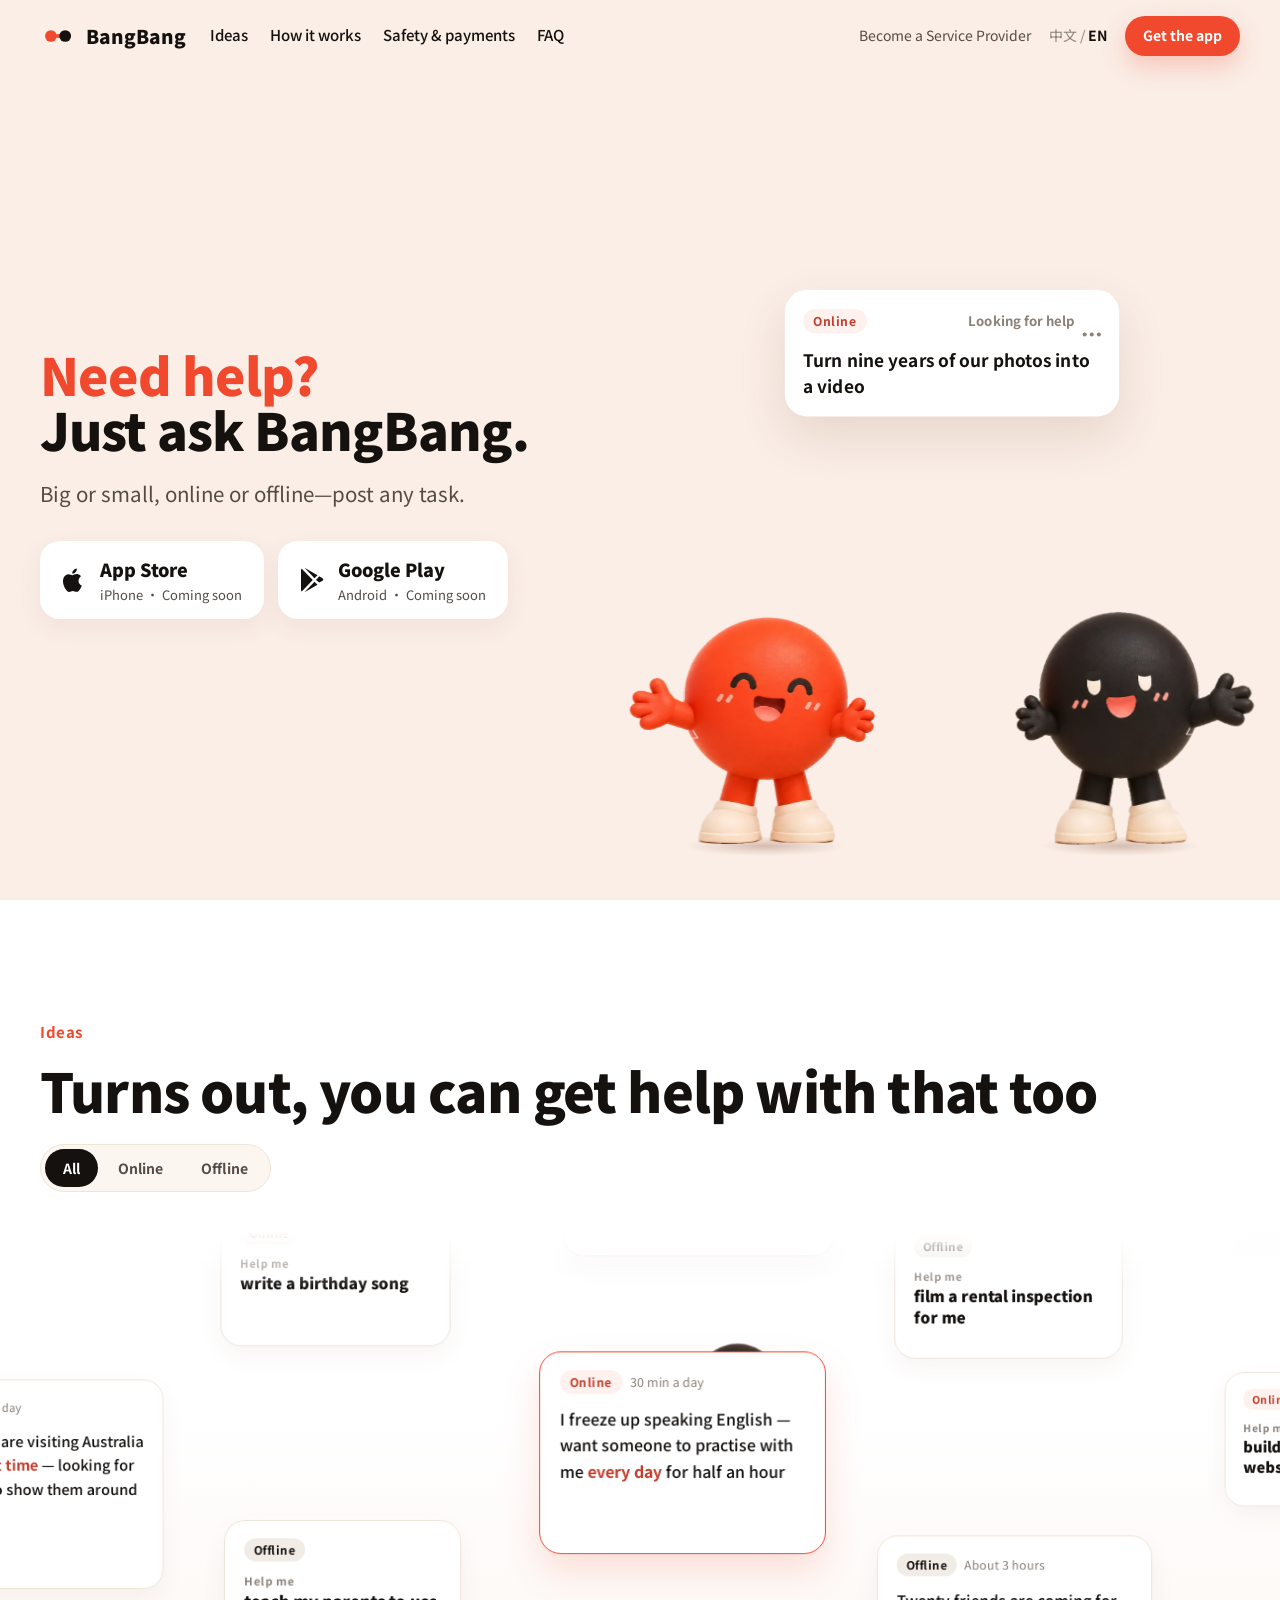
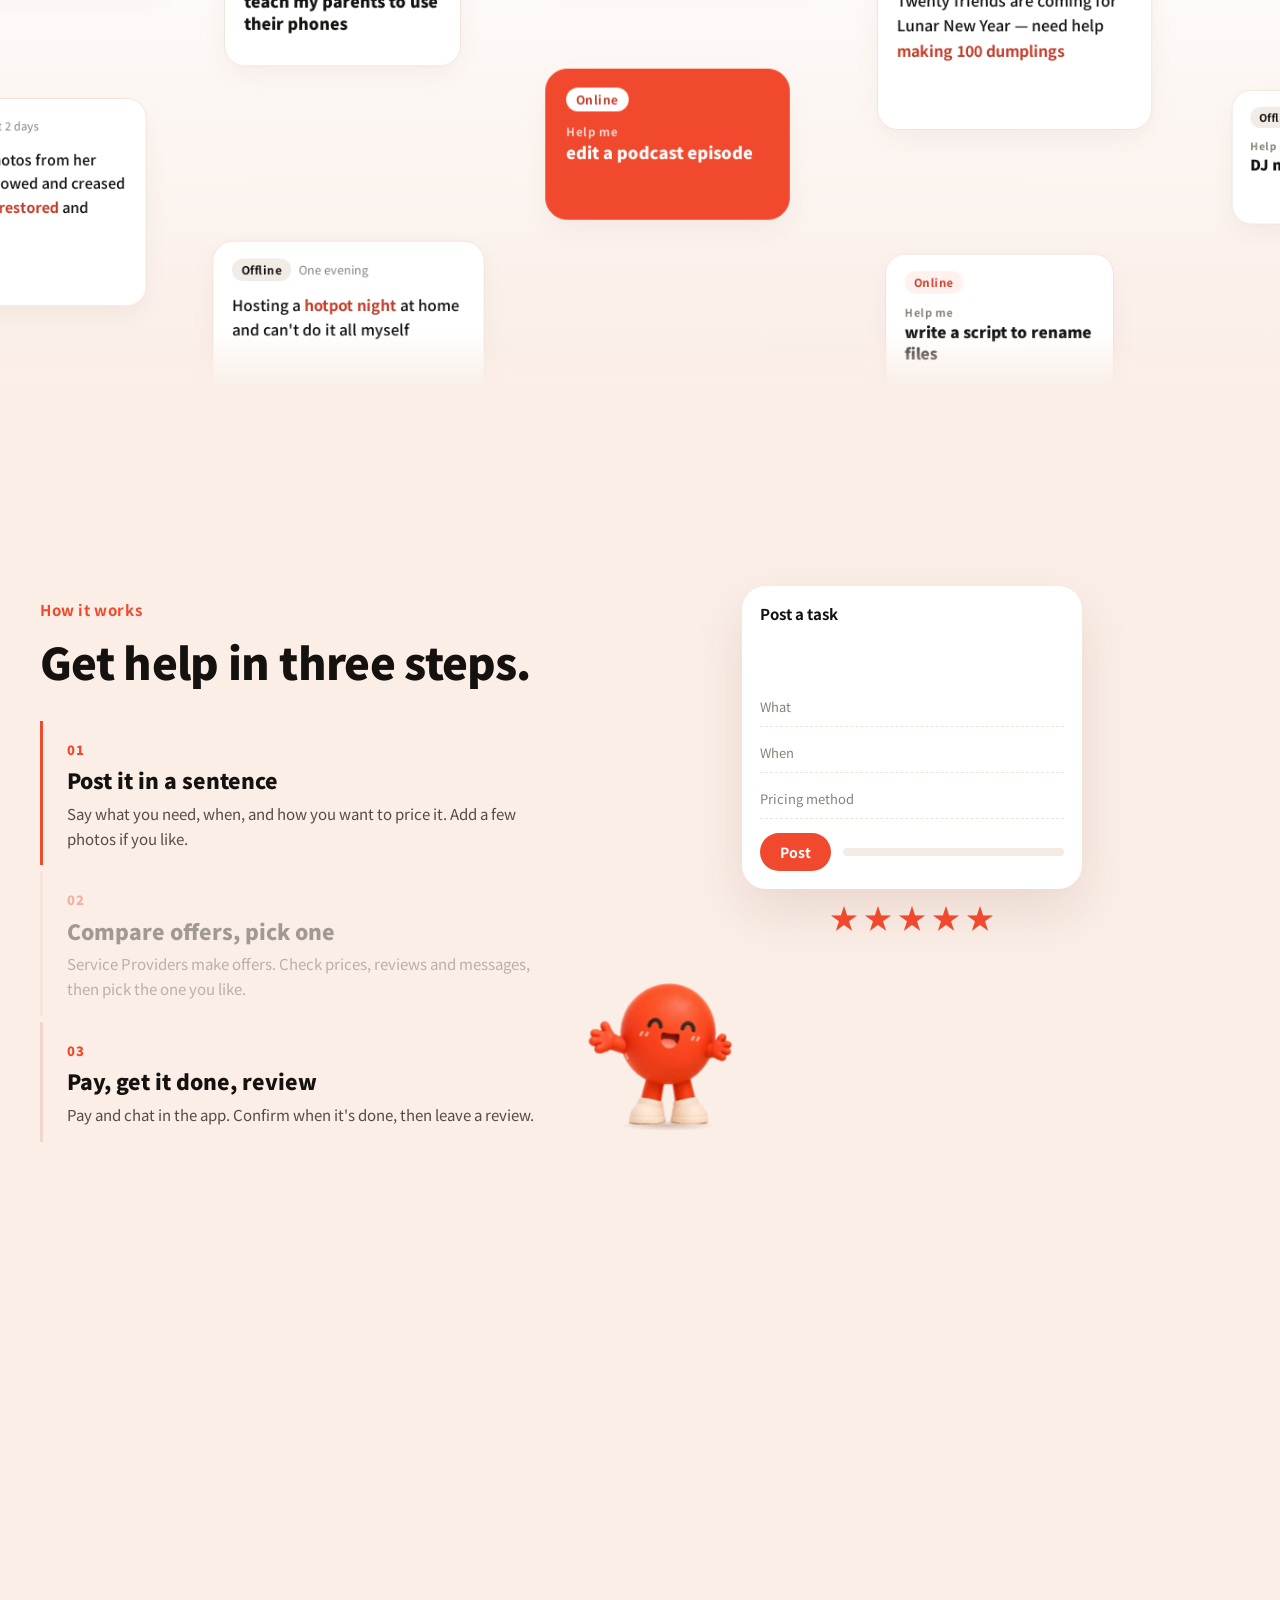
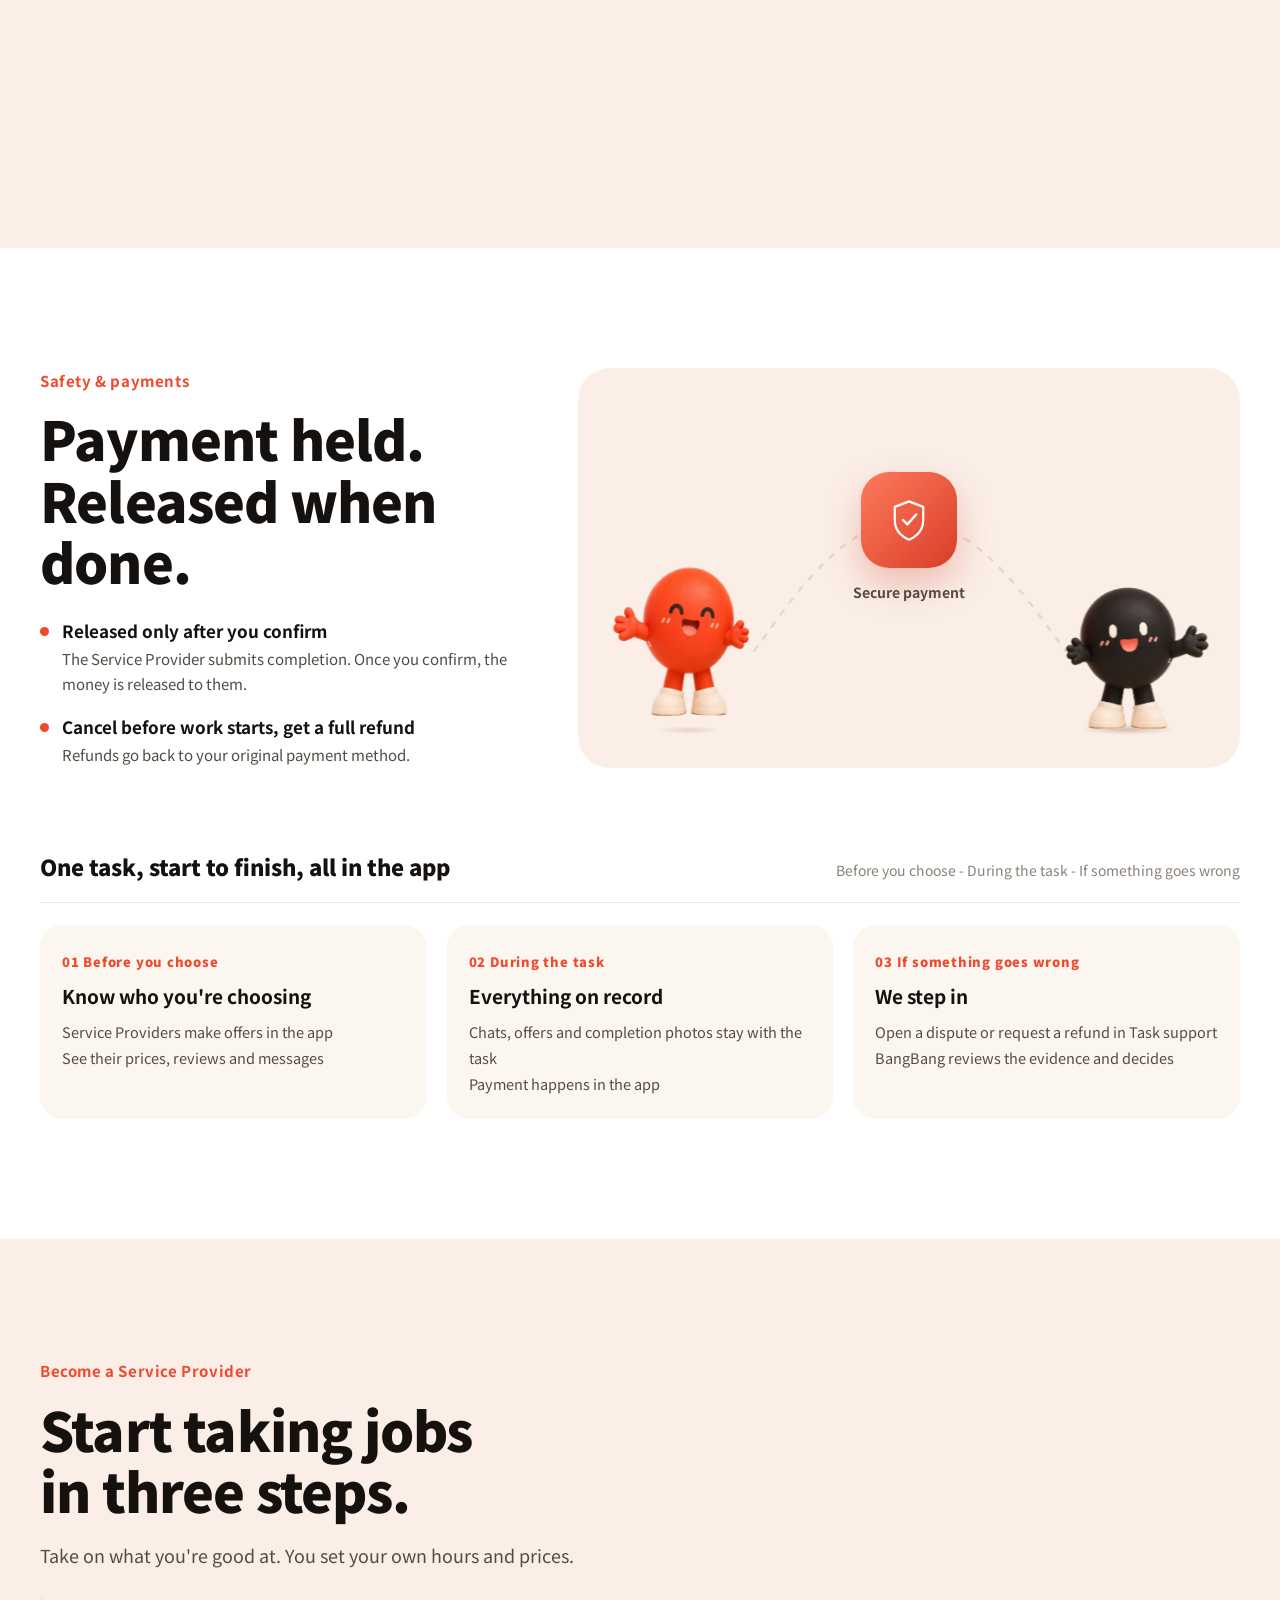
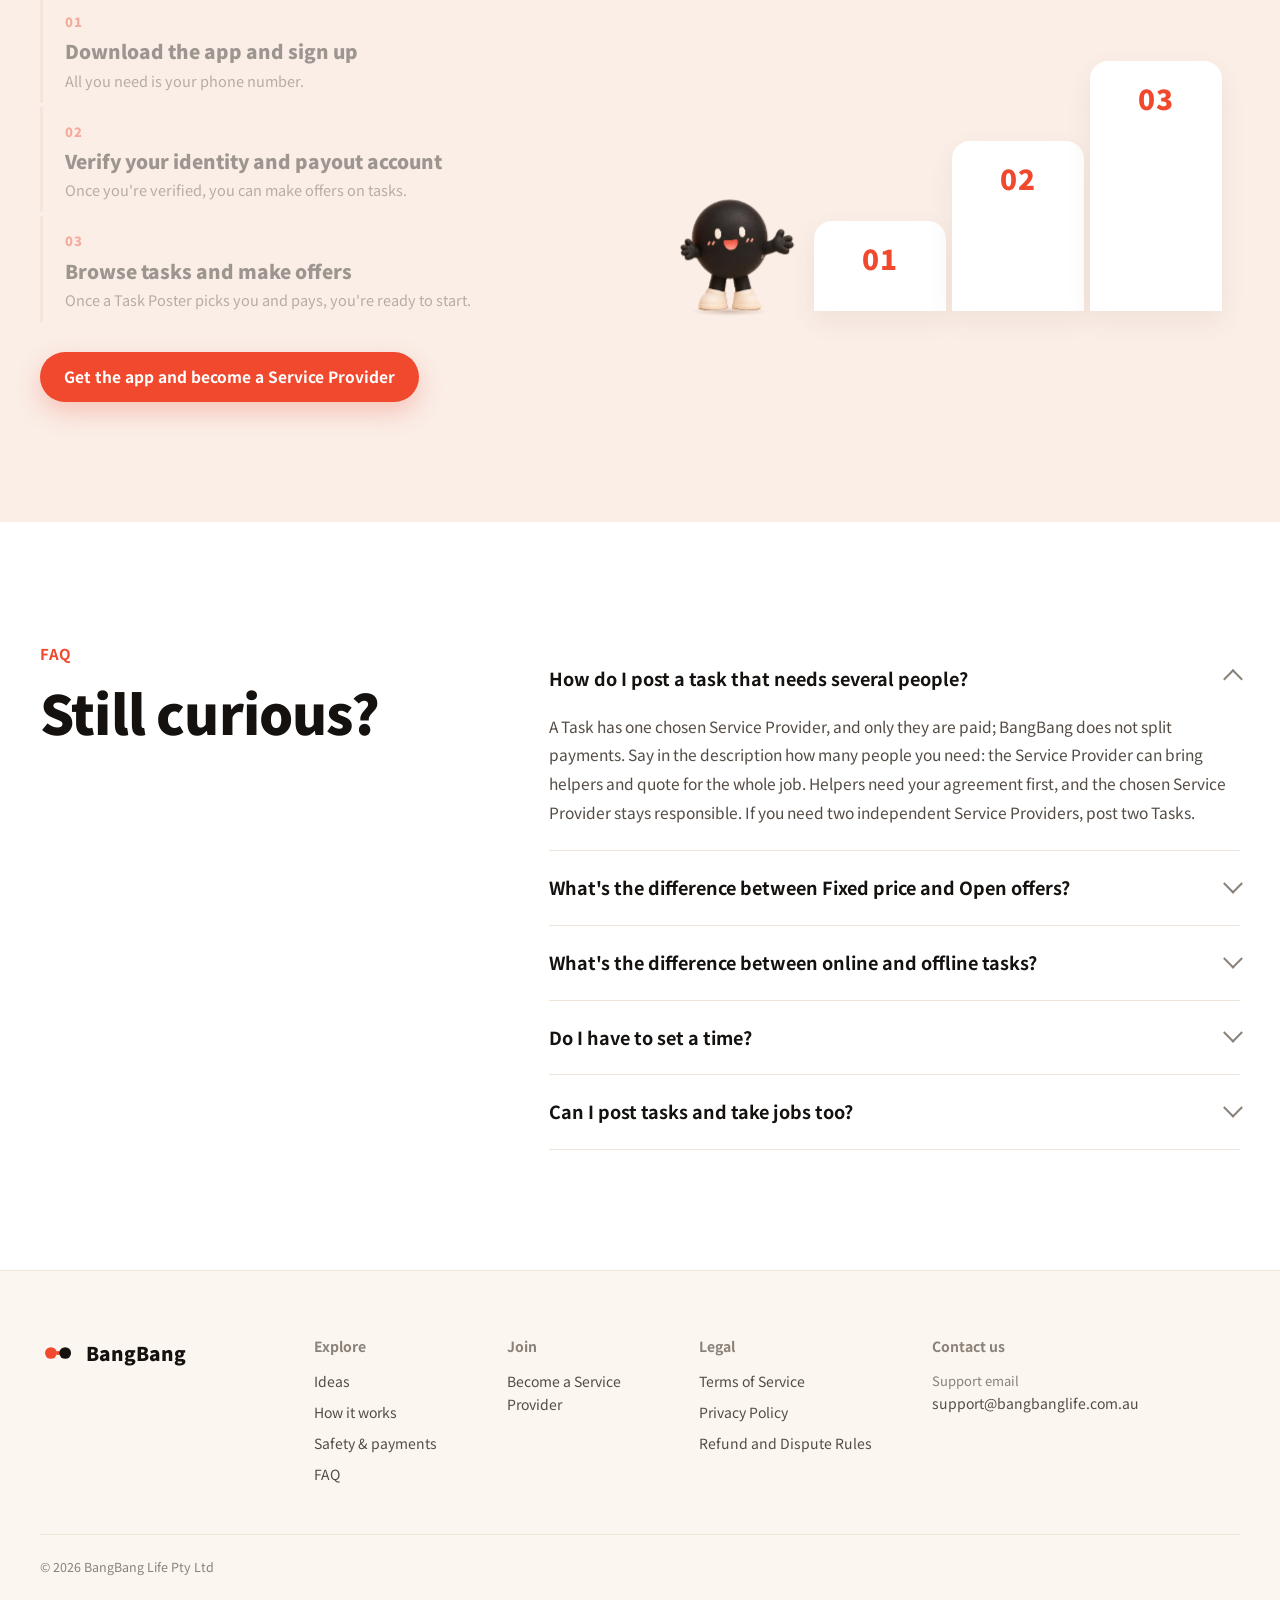
==== commit 676b566a: "官网 11-17：法律页 v1.0、页脚只写公司名（删除账号说明 11-22 再加） 生成器 c1d73688d，首页 bangbang-www c758f72。  Co-Authored-By: C" ====
--- a/index.html
+++ b/index.html
@@ -561,7 +561,7 @@
       <div><h4>法律</h4><ul><li><a href="/zh/legal/terms/">服务条款</a></li><li><a href="/zh/legal/privacy/">隐私政策</a></li><li><a href="/zh/legal/refund/">退款与争议规则</a></li></ul></div>
       <div class="f-contact"><h4>联系我们</h4><ul><li><span class="f-k">客服邮箱</span><a class="mail" href="mailto:support@bangbanglife.com.au">support@bangbanglife.com.au</a></li></ul></div>
     </div>
-    <div class="f-legal"><span>© 2026 BangBang Life Pty Ltd</span><span>ABN 87 703 821 738</span><span>ACN 703 821 738</span></div>
+    <div class="f-legal"><span>© 2026 BangBang Life Pty Ltd</span></div>
   </div>
 </footer>
 
